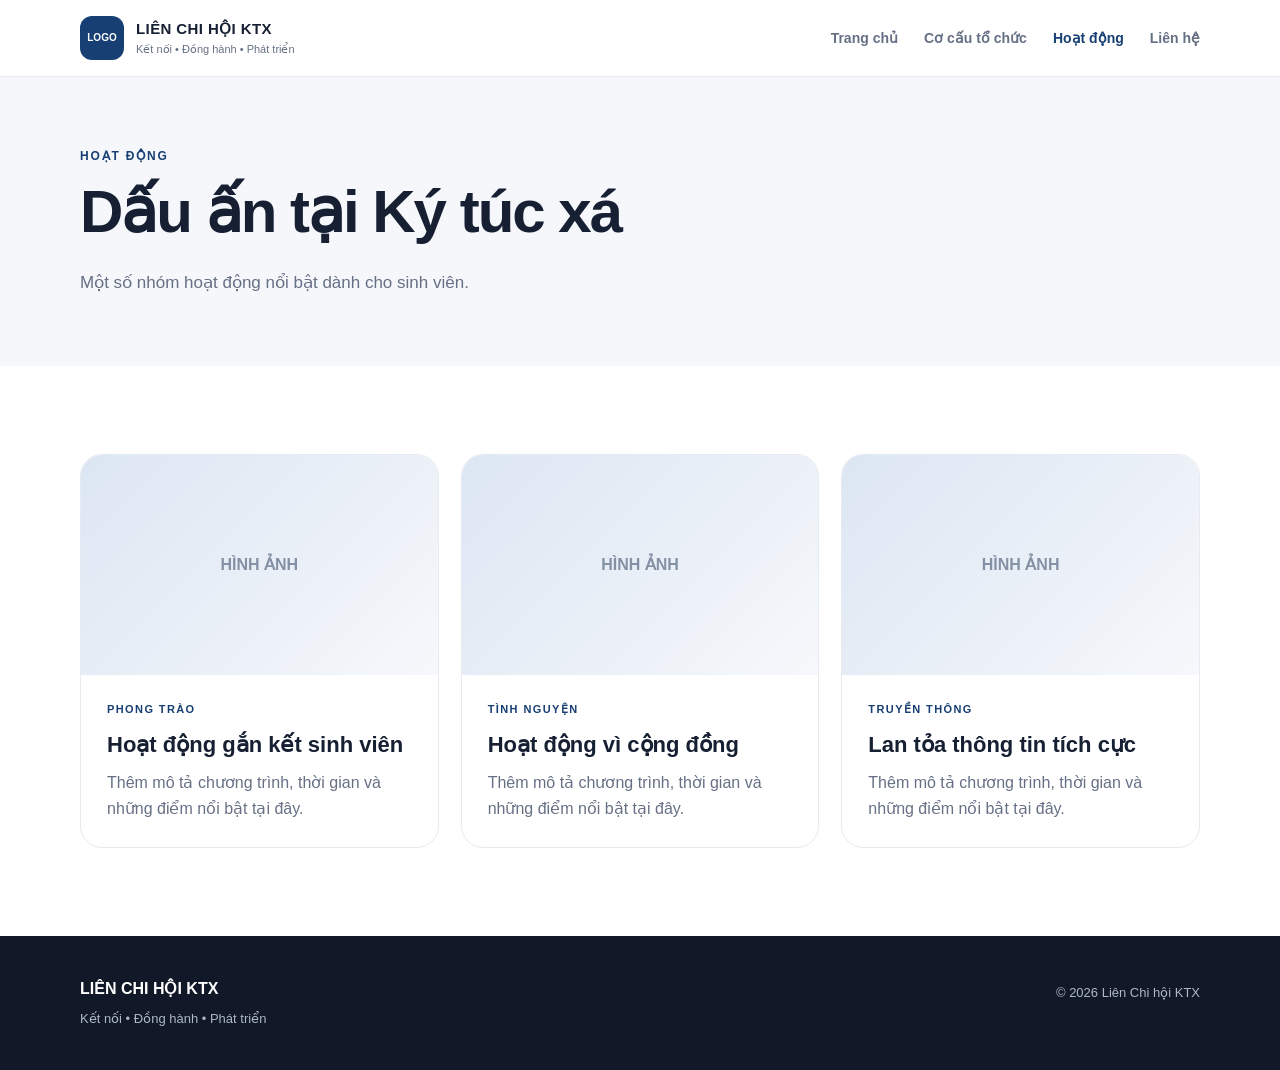
==== activities.html @ 99a3149c "Add files via upload" ====
<!DOCTYPE html>
<html lang="vi">
<head>
  <meta charset="UTF-8">
  <meta name="viewport" content="width=device-width, initial-scale=1.0">
  <title>Liên Chi hội KTX | Hoạt động</title>
  <link rel="stylesheet" href="style.css">
</head>
<body>
  <header class="site-header">
    <div class="container nav-wrap">
      <a class="brand" href="index.html">
        <div class="logo-placeholder">LOGO</div>
        <div>
          <strong>LIÊN CHI HỘI KTX</strong>
          <span>Kết nối • Đồng hành • Phát triển</span>
        </div>
      </a>
      <button class="menu-toggle" aria-label="Mở menu">☰</button>
      <nav class="main-nav">
        <a href="index.html">Trang chủ</a>
        <a href="organization.html">Cơ cấu tổ chức</a>
        <a class="active" href="activities.html">Hoạt động</a>
        <a href="contact.html">Liên hệ</a>
      </nav>
    </div>
  </header>

  <main>
    <section class="page-hero">
      <div class="container">
        <p class="eyebrow">HOẠT ĐỘNG</p>
        <h1>Dấu ấn tại Ký túc xá</h1>
        <p>Một số nhóm hoạt động nổi bật dành cho sinh viên.</p>
      </div>
    </section>

    <section class="section">
      <div class="container activity-grid">
        <article class="activity-card">
          <div class="activity-image">HÌNH ẢNH</div>
          <div class="activity-content">
            <p class="role">PHONG TRÀO</p>
            <h3>Hoạt động gắn kết sinh viên</h3>
            <p>Thêm mô tả chương trình, thời gian và những điểm nổi bật tại đây.</p>
          </div>
        </article>

        <article class="activity-card">
          <div class="activity-image">HÌNH ẢNH</div>
          <div class="activity-content">
            <p class="role">TÌNH NGUYỆN</p>
            <h3>Hoạt động vì cộng đồng</h3>
            <p>Thêm mô tả chương trình, thời gian và những điểm nổi bật tại đây.</p>
          </div>
        </article>

        <article class="activity-card">
          <div class="activity-image">HÌNH ẢNH</div>
          <div class="activity-content">
            <p class="role">TRUYỀN THÔNG</p>
            <h3>Lan tỏa thông tin tích cực</h3>
            <p>Thêm mô tả chương trình, thời gian và những điểm nổi bật tại đây.</p>
          </div>
        </article>
      </div>
    </section>
  </main>

  <footer class="site-footer">
    <div class="container footer-grid">
      <div><strong>LIÊN CHI HỘI KTX</strong><p>Kết nối • Đồng hành • Phát triển</p></div>
      <div><p>© 2026 Liên Chi hội KTX</p></div>
    </div>
  </footer>

  <script src="script.js"></script>
</body>
</html>
---- style.css ----
*{
  box-sizing:border-box;
  margin:0;
  padding:0
}

:root{
  --primary:#173f73;
  --primary-dark:#0e2d55;
  --accent:#f2b544;
  --text:#172033;
  --muted:#667085;
  --bg:#ffffff;
  --soft:#f5f7fb;
  --line:#e7eaf0;
  --radius:22px;
}

html{scroll-behavior:smooth}

body{
  font-family:Arial,Helvetica,sans-serif;
  color:var(--text);
  background:var(--bg);
  line-height:1.6
}

a{text-decoration:none;color:inherit}

.container{
  width:min(1120px,calc(100% - 40px));
  margin:auto
}

.site-header{
  position:sticky;
  top:0;
  z-index:100;
  background:rgba(255,255,255,.96);
  border-bottom:1px solid var(--line);
  backdrop-filter:blur(12px)
}

.nav-wrap{
  min-height:76px;
  display:flex;
  align-items:center;
  justify-content:space-between;
  gap:24px
}

.brand{
  display:flex;
  align-items:center;
  gap:12px
}

.brand strong{
  display:block;
  font-size:15px;
  letter-spacing:.4px
}

.brand span{
  display:block;
  font-size:11px;
  color:var(--muted)
}

.logo-placeholder{
  width:44px;
  height:44px;
  border-radius:12px;
  background:var(--primary);
  color:white;
  font-size:10px;
  display:grid;
  place-items:center;
  font-weight:700
}

.main-nav{
  display:flex;
  align-items:center;
  gap:26px
}

.main-nav a{
  font-size:14px;
  color:var(--muted);
  font-weight:600
}

.main-nav a:hover,
.main-nav a.active{
  color:var(--primary)
}

.menu-toggle{
  display:none;
  border:0;
  background:none;
  font-size:26px;
  cursor:pointer
}

.hero{
  padding:90px 0;
  background:
    radial-gradient(circle at 80% 20%,rgba(242,181,68,.18),transparent 28%),
    linear-gradient(135deg,#f8fbff,#ffffff)
}

.hero-grid{
  display:grid;
  grid-template-columns:1.25fr .75fr;
  align-items:center;
  gap:70px
}

.eyebrow{
  color:var(--primary);
  font-size:12px;
  font-weight:800;
  letter-spacing:1.8px;
  margin-bottom:14px
}

.hero h1,
.page-hero h1{
  line-height:1.08;
  font-size:clamp(42px,6vw,72px);
  letter-spacing:-2px;
  margin-bottom:24px
}

.hero-text{
  max-width:650px;
  font-size:18px;
  color:var(--muted)
}

.hero-actions{
  display:flex;
  gap:14px;
  margin-top:32px;
  flex-wrap:wrap
}

.btn{
  display:inline-flex;
  align-items:center;
  justify-content:center;
  min-height:48px;
  padding:0 22px;
  border-radius:12px;
  font-weight:700;
  font-size:14px
}

.btn-primary{
  background:var(--primary);
  color:#fff
}

.btn-primary:hover{background:var(--primary-dark)}

.btn-secondary{
  border:1px solid var(--line);
  background:#fff
}

.hero-card{
  min-height:340px;
  border-radius:32px;
  background:var(--primary);
  color:white;
  display:flex;
  flex-direction:column;
  align-items:center;
  justify-content:center;
  text-align:center;
  padding:35px;
  box-shadow:0 24px 60px rgba(23,63,115,.18)
}

.hero-card p{margin-top:18px;font-weight:700}
.hero-card small{opacity:.7;margin-top:6px}

.hero-logo{
  width:130px;
  height:130px;
  border-radius:50%;
  border:2px dashed rgba(255,255,255,.55);
  display:grid;
  place-items:center;
  font-weight:800
}

.section{padding:88px 0}
.section-soft{background:var(--soft)}

.section-heading{
  max-width:700px;
  margin-bottom:42px
}

.section-heading h2{
  font-size:clamp(32px,4vw,48px);
  line-height:1.12;
  margin-bottom:15px
}

.section-heading>p:last-child{color:var(--muted)}

.feature-grid,
.department-grid,
.activity-grid,
.contact-grid{
  display:grid;
  grid-template-columns:repeat(3,1fr);
  gap:22px
}

.feature-card,
.department-card,
.contact-card{
  border:1px solid var(--line);
  border-radius:var(--radius);
  padding:30px;
  background:#fff
}

.feature-card span,
.dept-number{
  color:var(--primary);
  font-weight:800;
  font-size:13px
}

.feature-card h3,
.department-card h3,
.contact-card h3{
  font-size:22px;
  margin:16px 0 10px
}

.feature-card p,
.department-card p,
.contact-card p{
  color:var(--muted)
}

.mini-org{
  display:flex;
  flex-direction:column;
  align-items:center;
  margin:40px 0 30px
}

.org-box{
  background:white;
  border:1px solid var(--line);
  border-radius:14px;
  padding:17px 25px;
  min-width:220px;
  text-align:center;
  font-weight:700
}

.org-main{
  color:white;
  background:var(--primary);
  border-color:var(--primary)
}

.org-line{
  width:2px;
  height:28px;
  background:#cbd2dc
}

.org-row{
  display:grid;
  grid-template-columns:repeat(3,1fr);
  gap:18px;
  width:100%
}

.center{text-align:center}
.text-link{color:var(--primary);font-weight:800}

.page-hero{
  padding:70px 0;
  background:var(--soft)
}

.page-hero h1{
  font-size:clamp(40px,5vw,60px)
}

.page-hero p:last-child{
  color:var(--muted);
  font-size:17px
}

.org-chart{
  display:flex;
  align-items:center;
  flex-direction:column
}

.org-person{
  width:min(380px,100%);
  border:1px solid var(--line);
  border-radius:24px;
  padding:30px;
  text-align:center;
  background:#fff
}

.org-person.top{
  border-top:4px solid var(--primary)
}

.avatar{
  width:110px;
  height:110px;
  border-radius:50%;
  background:var(--soft);
  margin:0 auto 18px;
  display:grid;
  place-items:center;
  color:var(--muted);
  font-weight:700
}

.vertical-line{
  width:2px;
  height:38px;
  background:#ccd3dc
}

.role{
  color:var(--primary)!important;
  font-size:11px;
  font-weight:800;
  letter-spacing:1.4px
}

.org-person h3{font-size:24px;margin:8px 0 4px}
.org-person p:last-child{color:var(--muted)}

.member-list{
  margin-top:22px;
  padding-top:18px;
  border-top:1px solid var(--line);
  display:flex;
  flex-direction:column;
  gap:6px;
  font-size:14px
}

.activity-card{
  overflow:hidden;
  border:1px solid var(--line);
  border-radius:var(--radius);
  background:#fff
}

.activity-image{
  min-height:220px;
  background:linear-gradient(135deg,#dce6f3,#f6f8fb);
  display:grid;
  place-items:center;
  color:#8491a5;
  font-weight:800
}

.activity-content{padding:26px}
.activity-content h3{font-size:22px;margin:8px 0}
.activity-content p:last-child{color:var(--muted)}

.site-footer{
  padding:40px 0;
  background:#111827;
  color:white
}

.footer-grid{
  display:flex;
  justify-content:space-between;
  gap:30px
}

.site-footer p{
  color:#aeb8c7;
  font-size:13px;
  margin-top:7px
}

@media(max-width:800px){
  .menu-toggle{display:block}
  .main-nav{
    display:none;
    position:absolute;
    left:20px;
    right:20px;
    top:68px;
    background:white;
    border:1px solid var(--line);
    border-radius:16px;
    padding:18px;
    flex-direction:column;
    align-items:flex-start;
    box-shadow:0 15px 40px rgba(0,0,0,.08)
  }

  .main-nav.open{display:flex}

  .hero{padding:60px 0}
  .hero-grid{grid-template-columns:1fr;gap:38px}
  .hero h1{font-size:46px}
  .hero-card{min-height:280px}

  .feature-grid,
  .department-grid,
  .activity-grid,
  .contact-grid{
    grid-template-columns:1fr
  }

  .org-row{grid-template-columns:1fr}
  .org-line{height:20px}
  .section{padding:64px 0}
  .footer-grid{flex-direction:column}
}
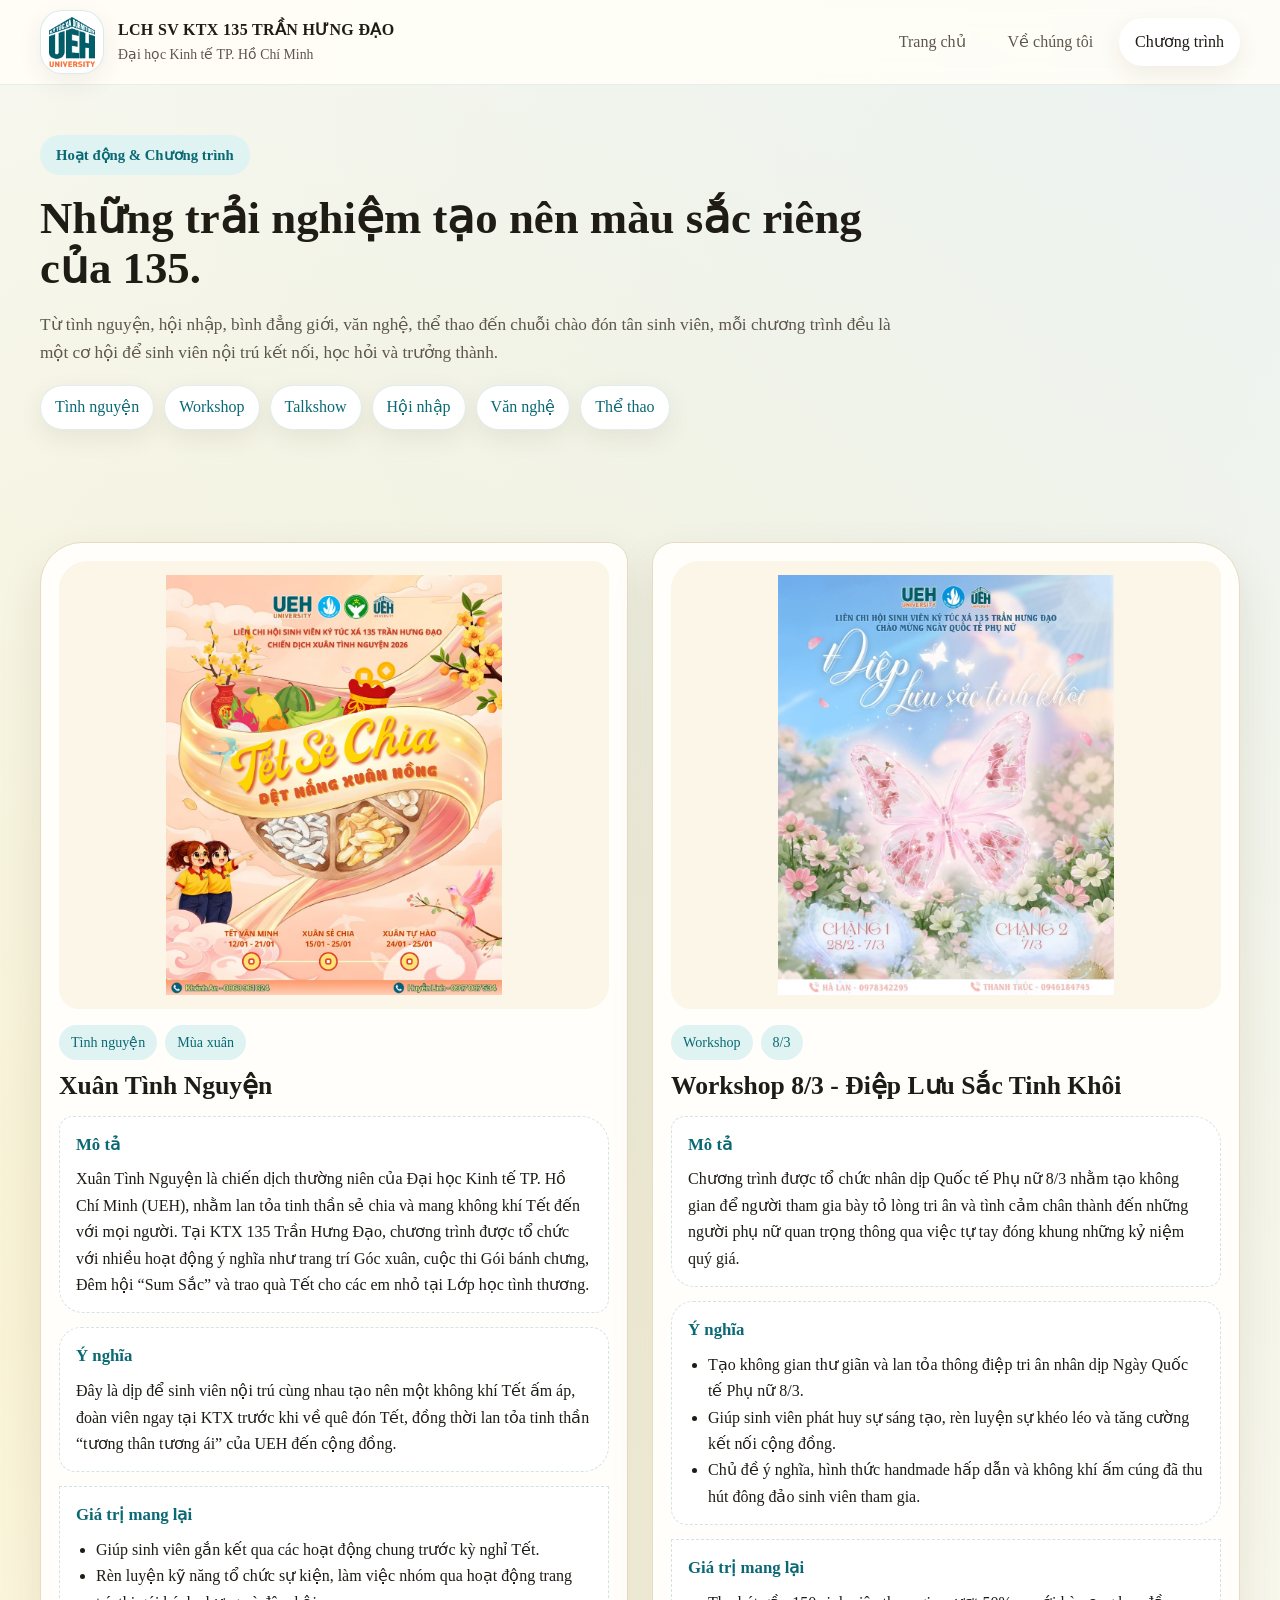
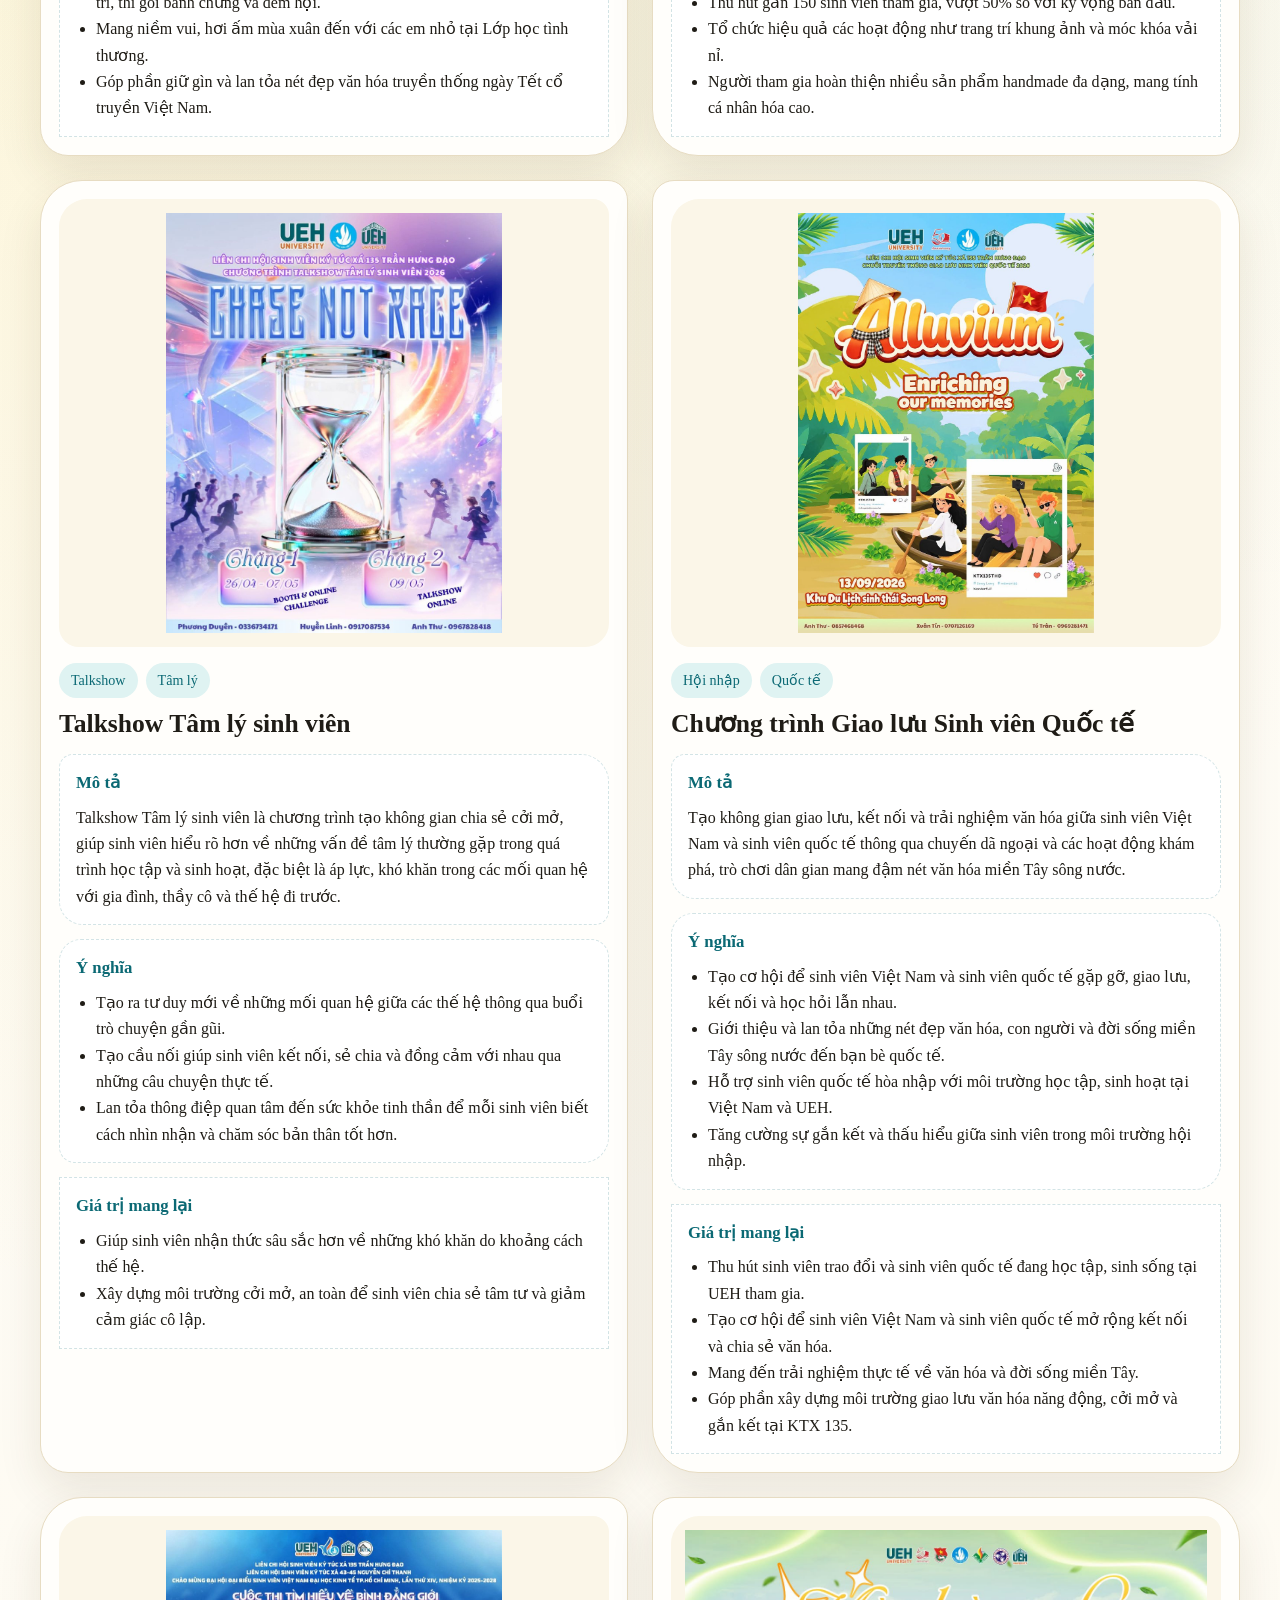
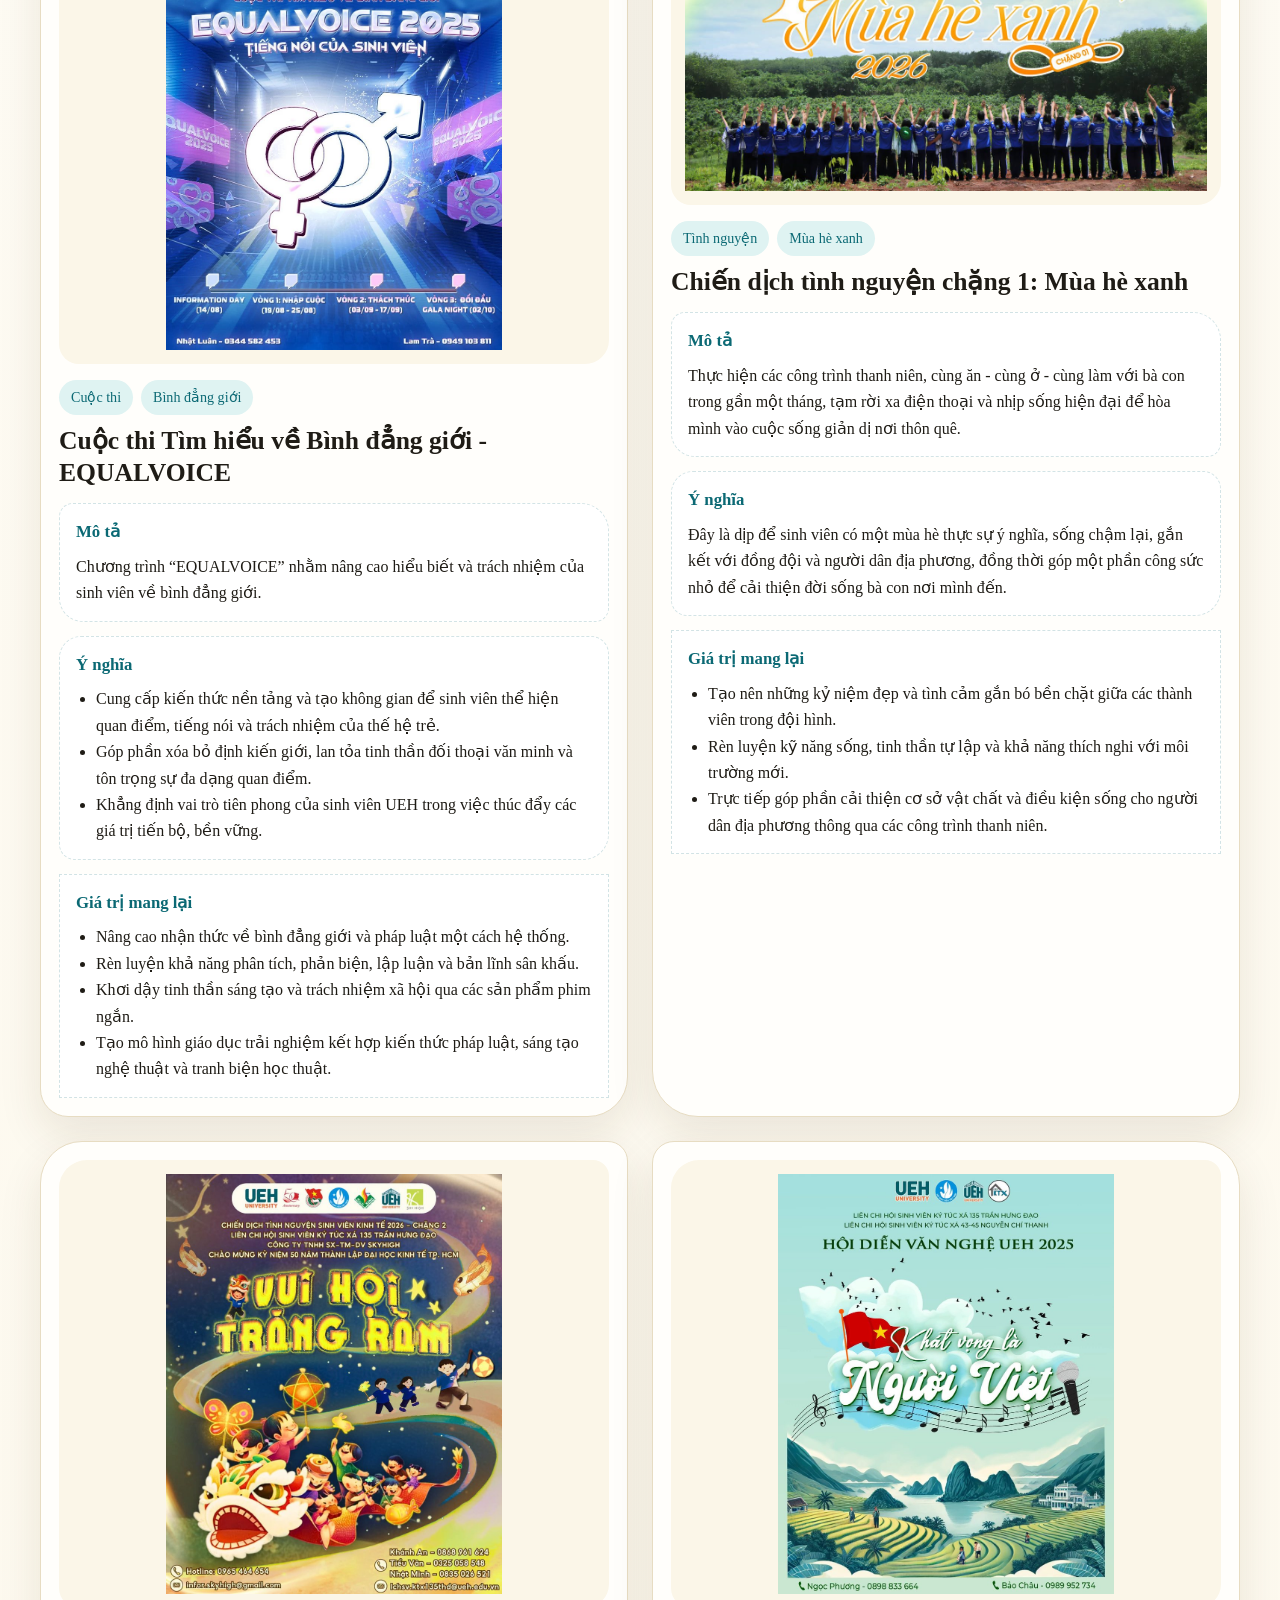
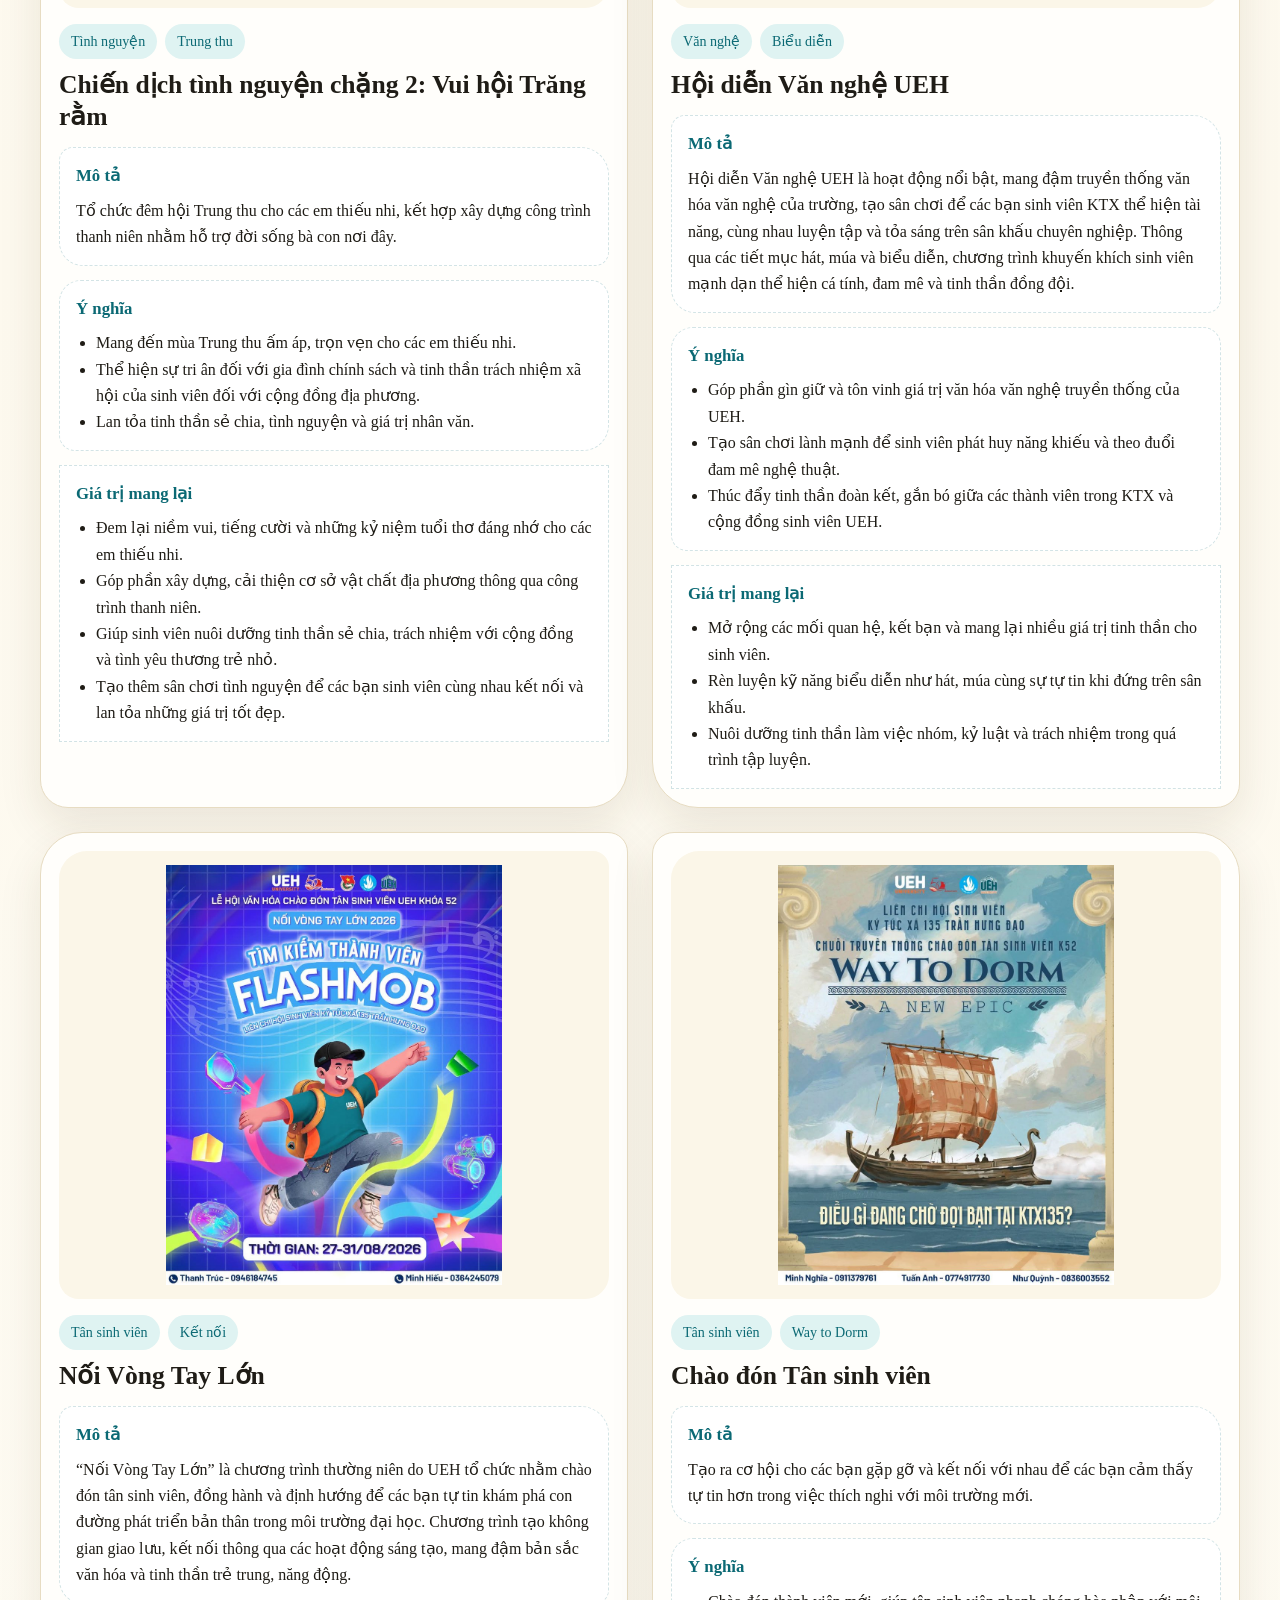
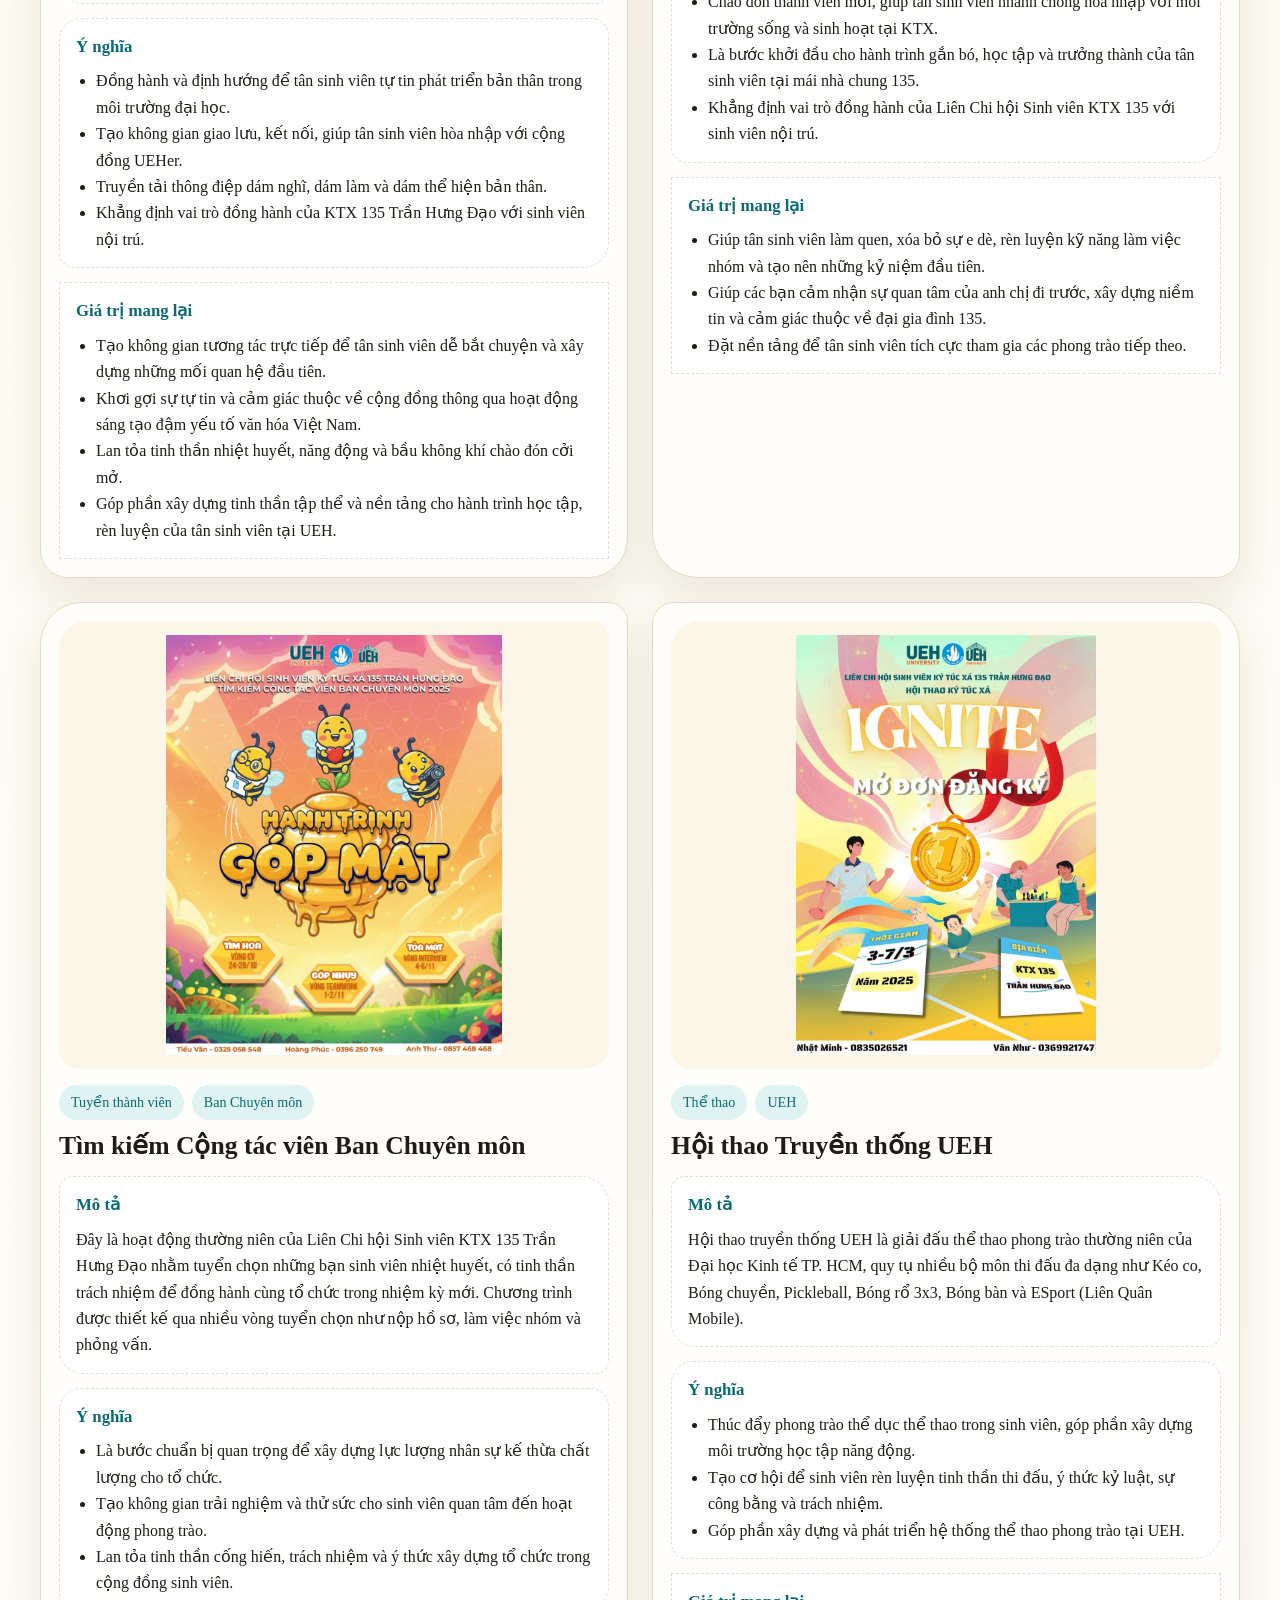
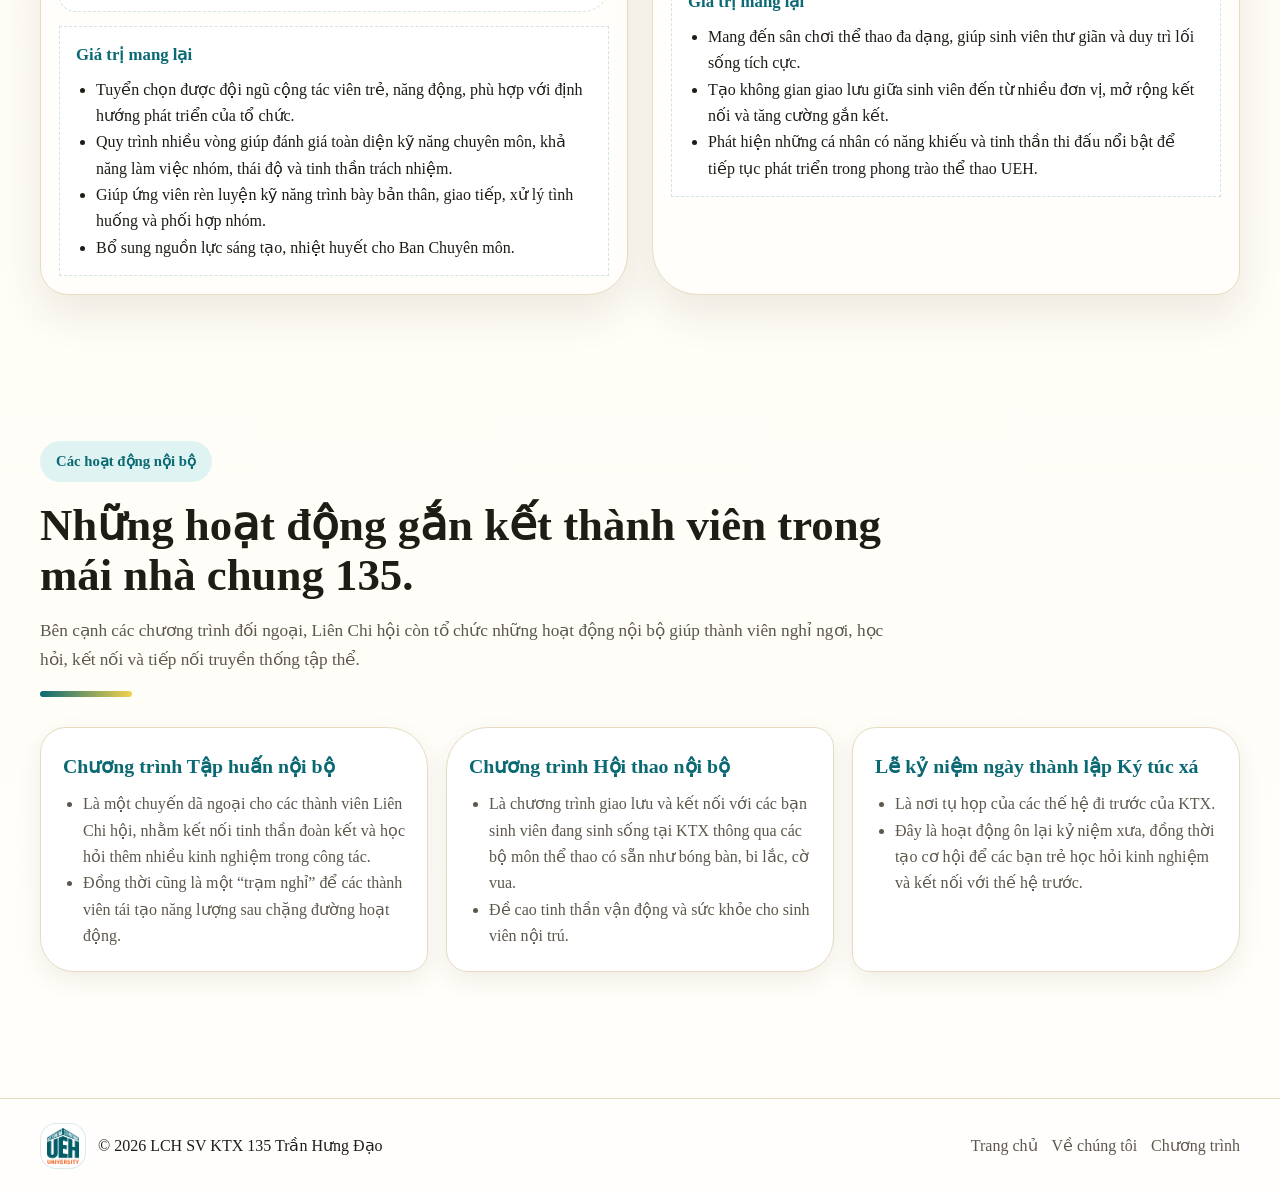
==== commit 31472511: "Add files via upload" ====
--- a/activities.html
+++ b/activities.html
@@ -1,79 +1,2 @@
-<!DOCTYPE html>
-<html lang="vi">
-<head>
-  <meta charset="UTF-8">
-  <meta name="viewport" content="width=device-width, initial-scale=1.0">
-  <title>Liên Chi hội KTX | Hoạt động</title>
-  <link rel="stylesheet" href="style.css">
-</head>
-<body>
-  <header class="site-header">
-    <div class="container nav-wrap">
-      <a class="brand" href="index.html">
-        <div class="logo-placeholder">LOGO</div>
-        <div>
-          <strong>LIÊN CHI HỘI KTX</strong>
-          <span>Kết nối • Đồng hành • Phát triển</span>
-        </div>
-      </a>
-      <button class="menu-toggle" aria-label="Mở menu">☰</button>
-      <nav class="main-nav">
-        <a href="index.html">Trang chủ</a>
-        <a href="organization.html">Cơ cấu tổ chức</a>
-        <a class="active" href="activities.html">Hoạt động</a>
-        <a href="contact.html">Liên hệ</a>
-      </nav>
-    </div>
-  </header>
-
-  <main>
-    <section class="page-hero">
-      <div class="container">
-        <p class="eyebrow">HOẠT ĐỘNG</p>
-        <h1>Dấu ấn tại Ký túc xá</h1>
-        <p>Một số nhóm hoạt động nổi bật dành cho sinh viên.</p>
-      </div>
-    </section>
-
-    <section class="section">
-      <div class="container activity-grid">
-        <article class="activity-card">
-          <div class="activity-image">HÌNH ẢNH</div>
-          <div class="activity-content">
-            <p class="role">PHONG TRÀO</p>
-            <h3>Hoạt động gắn kết sinh viên</h3>
-            <p>Thêm mô tả chương trình, thời gian và những điểm nổi bật tại đây.</p>
-          </div>
-        </article>
-
-        <article class="activity-card">
-          <div class="activity-image">HÌNH ẢNH</div>
-          <div class="activity-content">
-            <p class="role">TÌNH NGUYỆN</p>
-            <h3>Hoạt động vì cộng đồng</h3>
-            <p>Thêm mô tả chương trình, thời gian và những điểm nổi bật tại đây.</p>
-          </div>
-        </article>
-
-        <article class="activity-card">
-          <div class="activity-image">HÌNH ẢNH</div>
-          <div class="activity-content">
-            <p class="role">TRUYỀN THÔNG</p>
-            <h3>Lan tỏa thông tin tích cực</h3>
-            <p>Thêm mô tả chương trình, thời gian và những điểm nổi bật tại đây.</p>
-          </div>
-        </article>
-      </div>
-    </section>
-  </main>
-
-  <footer class="site-footer">
-    <div class="container footer-grid">
-      <div><strong>LIÊN CHI HỘI KTX</strong><p>Kết nối • Đồng hành • Phát triển</p></div>
-      <div><p>© 2026 Liên Chi hội KTX</p></div>
-    </div>
-  </footer>
-
-  <script src="script.js"></script>
-</body>
-</html>
+<!doctype html>
+<html lang="vi"><head><meta charset="UTF-8"><meta name="viewport" content="width=device-width, initial-scale=1.0"><meta http-equiv="refresh" content="0; url=programs.html"><title>Đang chuyển hướng...</title><link rel="stylesheet" href="style.css"></head><body><main class="container"><div class="redirect-box"><h1>Trang đã được cập nhật</h1><p>Website đã chuyển sang cấu trúc mới. Nếu trình duyệt chưa tự chuyển, vui lòng quay lại Trang chủ.</p><p><a class="btn btn-primary" href="index.html">Về Trang chủ</a></p></div></main></body></html>
--- a/style.css
+++ b/style.css
@@ -1,437 +1,204 @@
-*{
-  box-sizing:border-box;
+:root{
+  --bg:#fffdf7;
+  --bg-soft:#fbf6e8;
+  --card:#fffef9;
+  --text:#1f1c16;
+  --muted:#5e574c;
+  --line:#e7dcc2;
+  --yellow:#f2d24d;
+  --yellow-soft:#fbefb2;
+  --green:#0b6974;
+  --green-soft:#dff3f2;
+  --shadow:0 18px 44px rgba(66,50,17,.10);
+  --shadow-soft:0 8px 24px rgba(66,50,17,.08);
+  --radius-xl:42px;
+  --radius-lg:32px;
+  --radius-md:24px;
+  --container:1200px;
+}
+*{box-sizing:border-box}
+html{scroll-behavior:smooth}
+body{
   margin:0;
-  padding:0
-}
-
-:root{
-  --primary:#173f73;
-  --primary-dark:#0e2d55;
-  --accent:#f2b544;
-  --text:#172033;
-  --muted:#667085;
-  --bg:#ffffff;
-  --soft:#f5f7fb;
-  --line:#e7eaf0;
-  --radius:22px;
-}
-
-html{scroll-behavior:smooth}
-
-body{
-  font-family:Arial,Helvetica,sans-serif;
+  font-family:"Times New Roman", Times, serif;
   color:var(--text);
-  background:var(--bg);
-  line-height:1.6
-}
-
-a{text-decoration:none;color:inherit}
-
-.container{
-  width:min(1120px,calc(100% - 40px));
-  margin:auto
-}
+  background:
+    radial-gradient(circle at top right, rgba(11,105,116,.08), transparent 24%),
+    radial-gradient(circle at 8% 14%, rgba(242,210,77,.20), transparent 20%),
+    linear-gradient(180deg, #fffefb 0%, #fdf9ee 55%, #fffef9 100%);
+  line-height:1.65;
+}
+a{color:inherit;text-decoration:none}
+img{display:block;max-width:100%}
+.container{width:min(var(--container), calc(100% - 40px));margin-inline:auto}
+.section{padding:86px 0}
+.section-sm{padding:60px 0}
+.skip-link{position:absolute;left:-9999px}
+.skip-link:focus{left:12px;top:12px;background:#fff;padding:10px 14px;border-radius:10px;z-index:999}
 
 .site-header{
-  position:sticky;
-  top:0;
-  z-index:100;
-  background:rgba(255,255,255,.96);
-  border-bottom:1px solid var(--line);
-  backdrop-filter:blur(12px)
-}
-
-.nav-wrap{
-  min-height:76px;
-  display:flex;
-  align-items:center;
-  justify-content:space-between;
-  gap:24px
-}
-
-.brand{
-  display:flex;
-  align-items:center;
-  gap:12px
-}
-
-.brand strong{
-  display:block;
-  font-size:15px;
-  letter-spacing:.4px
-}
-
-.brand span{
-  display:block;
-  font-size:11px;
-  color:var(--muted)
-}
-
-.logo-placeholder{
-  width:44px;
-  height:44px;
-  border-radius:12px;
-  background:var(--primary);
-  color:white;
-  font-size:10px;
-  display:grid;
-  place-items:center;
-  font-weight:700
-}
-
-.main-nav{
-  display:flex;
-  align-items:center;
-  gap:26px
-}
-
-.main-nav a{
-  font-size:14px;
-  color:var(--muted);
-  font-weight:600
-}
-
-.main-nav a:hover,
-.main-nav a.active{
-  color:var(--primary)
-}
-
-.menu-toggle{
-  display:none;
-  border:0;
-  background:none;
-  font-size:26px;
-  cursor:pointer
-}
-
-.hero{
-  padding:90px 0;
-  background:
-    radial-gradient(circle at 80% 20%,rgba(242,181,68,.18),transparent 28%),
-    linear-gradient(135deg,#f8fbff,#ffffff)
-}
-
-.hero-grid{
-  display:grid;
-  grid-template-columns:1.25fr .75fr;
-  align-items:center;
-  gap:70px
-}
-
-.eyebrow{
-  color:var(--primary);
-  font-size:12px;
-  font-weight:800;
-  letter-spacing:1.8px;
-  margin-bottom:14px
-}
-
-.hero h1,
-.page-hero h1{
-  line-height:1.08;
-  font-size:clamp(42px,6vw,72px);
-  letter-spacing:-2px;
-  margin-bottom:24px
-}
-
-.hero-text{
-  max-width:650px;
-  font-size:18px;
-  color:var(--muted)
-}
-
-.hero-actions{
-  display:flex;
-  gap:14px;
-  margin-top:32px;
-  flex-wrap:wrap
-}
-
-.btn{
-  display:inline-flex;
-  align-items:center;
-  justify-content:center;
-  min-height:48px;
-  padding:0 22px;
-  border-radius:12px;
-  font-weight:700;
-  font-size:14px
-}
-
-.btn-primary{
-  background:var(--primary);
-  color:#fff
-}
-
-.btn-primary:hover{background:var(--primary-dark)}
-
-.btn-secondary{
-  border:1px solid var(--line);
-  background:#fff
-}
-
-.hero-card{
-  min-height:340px;
-  border-radius:32px;
-  background:var(--primary);
-  color:white;
-  display:flex;
-  flex-direction:column;
-  align-items:center;
-  justify-content:center;
-  text-align:center;
-  padding:35px;
-  box-shadow:0 24px 60px rgba(23,63,115,.18)
-}
-
-.hero-card p{margin-top:18px;font-weight:700}
-.hero-card small{opacity:.7;margin-top:6px}
-
-.hero-logo{
-  width:130px;
-  height:130px;
-  border-radius:50%;
-  border:2px dashed rgba(255,255,255,.55);
-  display:grid;
-  place-items:center;
-  font-weight:800
-}
-
-.section{padding:88px 0}
-.section-soft{background:var(--soft)}
-
-.section-heading{
-  max-width:700px;
-  margin-bottom:42px
-}
-
-.section-heading h2{
-  font-size:clamp(32px,4vw,48px);
-  line-height:1.12;
-  margin-bottom:15px
-}
-
-.section-heading>p:last-child{color:var(--muted)}
-
-.feature-grid,
-.department-grid,
-.activity-grid,
-.contact-grid{
-  display:grid;
-  grid-template-columns:repeat(3,1fr);
-  gap:22px
-}
-
-.feature-card,
-.department-card,
-.contact-card{
-  border:1px solid var(--line);
-  border-radius:var(--radius);
-  padding:30px;
-  background:#fff
-}
-
-.feature-card span,
-.dept-number{
-  color:var(--primary);
-  font-weight:800;
-  font-size:13px
-}
-
-.feature-card h3,
-.department-card h3,
-.contact-card h3{
-  font-size:22px;
-  margin:16px 0 10px
-}
-
-.feature-card p,
-.department-card p,
-.contact-card p{
-  color:var(--muted)
-}
-
-.mini-org{
-  display:flex;
-  flex-direction:column;
-  align-items:center;
-  margin:40px 0 30px
-}
-
-.org-box{
-  background:white;
-  border:1px solid var(--line);
-  border-radius:14px;
-  padding:17px 25px;
-  min-width:220px;
-  text-align:center;
-  font-weight:700
-}
-
-.org-main{
-  color:white;
-  background:var(--primary);
-  border-color:var(--primary)
-}
-
-.org-line{
-  width:2px;
-  height:28px;
-  background:#cbd2dc
-}
-
-.org-row{
-  display:grid;
-  grid-template-columns:repeat(3,1fr);
-  gap:18px;
-  width:100%
-}
-
-.center{text-align:center}
-.text-link{color:var(--primary);font-weight:800}
-
-.page-hero{
-  padding:70px 0;
-  background:var(--soft)
-}
-
-.page-hero h1{
-  font-size:clamp(40px,5vw,60px)
-}
-
-.page-hero p:last-child{
-  color:var(--muted);
-  font-size:17px
-}
-
-.org-chart{
-  display:flex;
-  align-items:center;
-  flex-direction:column
-}
-
-.org-person{
-  width:min(380px,100%);
-  border:1px solid var(--line);
-  border-radius:24px;
-  padding:30px;
-  text-align:center;
-  background:#fff
-}
-
-.org-person.top{
-  border-top:4px solid var(--primary)
-}
-
-.avatar{
-  width:110px;
-  height:110px;
-  border-radius:50%;
-  background:var(--soft);
-  margin:0 auto 18px;
-  display:grid;
-  place-items:center;
-  color:var(--muted);
-  font-weight:700
-}
-
-.vertical-line{
-  width:2px;
-  height:38px;
-  background:#ccd3dc
-}
-
-.role{
-  color:var(--primary)!important;
-  font-size:11px;
-  font-weight:800;
-  letter-spacing:1.4px
-}
-
-.org-person h3{font-size:24px;margin:8px 0 4px}
-.org-person p:last-child{color:var(--muted)}
-
-.member-list{
-  margin-top:22px;
-  padding-top:18px;
-  border-top:1px solid var(--line);
-  display:flex;
-  flex-direction:column;
-  gap:6px;
-  font-size:14px
-}
-
-.activity-card{
-  overflow:hidden;
-  border:1px solid var(--line);
-  border-radius:var(--radius);
-  background:#fff
-}
-
-.activity-image{
-  min-height:220px;
-  background:linear-gradient(135deg,#dce6f3,#f6f8fb);
-  display:grid;
-  place-items:center;
-  color:#8491a5;
-  font-weight:800
-}
-
-.activity-content{padding:26px}
-.activity-content h3{font-size:22px;margin:8px 0}
-.activity-content p:last-child{color:var(--muted)}
-
-.site-footer{
-  padding:40px 0;
-  background:#111827;
-  color:white
-}
-
-.footer-grid{
-  display:flex;
-  justify-content:space-between;
-  gap:30px
-}
-
-.site-footer p{
-  color:#aeb8c7;
-  font-size:13px;
-  margin-top:7px
-}
-
-@media(max-width:800px){
-  .menu-toggle{display:block}
-  .main-nav{
-    display:none;
-    position:absolute;
-    left:20px;
-    right:20px;
-    top:68px;
-    background:white;
-    border:1px solid var(--line);
-    border-radius:16px;
-    padding:18px;
-    flex-direction:column;
-    align-items:flex-start;
-    box-shadow:0 15px 40px rgba(0,0,0,.08)
-  }
-
-  .main-nav.open{display:flex}
-
-  .hero{padding:60px 0}
-  .hero-grid{grid-template-columns:1fr;gap:38px}
-  .hero h1{font-size:46px}
-  .hero-card{min-height:280px}
-
-  .feature-grid,
-  .department-grid,
-  .activity-grid,
-  .contact-grid{
-    grid-template-columns:1fr
-  }
-
-  .org-row{grid-template-columns:1fr}
-  .org-line{height:20px}
-  .section{padding:64px 0}
-  .footer-grid{flex-direction:column}
-}
+  position:sticky;top:0;z-index:1000;
+  background:rgba(255,253,247,.92);
+  backdrop-filter:blur(10px);
+  border-bottom:1px solid rgba(11,105,116,.10);
+}
+.navbar{min-height:84px;display:flex;align-items:center;justify-content:space-between;gap:18px;position:relative}
+.brand{display:flex;align-items:center;gap:14px;min-width:0}
+.brand-logo{
+  width:64px;height:64px;border-radius:22px;overflow:hidden;background:#fff;
+  border:1px solid rgba(11,105,116,.14); box-shadow:var(--shadow-soft);padding:6px;flex:0 0 auto;
+}
+.brand-logo img{width:100%;height:100%;object-fit:contain}
+.brand-copy strong{display:block;font-size:1rem;letter-spacing:.02em}
+.brand-copy span{display:block;font-size:.86rem;color:var(--muted)}
+.nav-toggle{display:none;width:44px;height:44px;border:none;border-radius:16px;background:var(--green-soft);color:var(--green);font-size:1.2rem;cursor:pointer}
+.nav-menu{list-style:none;display:flex;gap:10px;align-items:center;margin:0;padding:0}
+.nav-menu a{display:block;padding:11px 16px;border-radius:999px;font-size:1rem;color:var(--muted);transition:.2s}
+.nav-menu a:hover,.nav-menu a.active{color:var(--text);background:#fff;box-shadow:var(--shadow-soft)}
+
+.hero{padding:48px 0 46px}
+.hero-wrap{display:grid;grid-template-columns:1.05fr .95fr;gap:34px;align-items:center}
+.kicker{display:inline-block;padding:8px 16px;border-radius:999px;background:var(--green-soft);color:var(--green);font-size:.92rem;font-weight:700;margin-bottom:18px}
+.hero h1,.section-title{line-height:1.12;margin:0 0 14px;font-weight:700}
+.hero h1{font-size:clamp(2.5rem,5vw,4.8rem)}
+.hero .lead,.section-subtitle{font-size:1.08rem;color:var(--muted)}
+.hero .lead{max-width:720px}
+.hero-actions{display:flex;flex-wrap:wrap;gap:12px;margin-top:24px}
+.btn{display:inline-flex;align-items:center;justify-content:center;padding:13px 19px;border-radius:999px;border:1px solid transparent;font-weight:700;transition:.2s}
+.btn-primary{background:linear-gradient(135deg,var(--yellow),#f6e680);color:#3b2d08;box-shadow:var(--shadow-soft)}
+.btn-secondary{background:#fff;color:var(--green);border-color:rgba(11,105,116,.16)}
+.btn:hover{transform:translateY(-2px)}
+
+.organic-card{
+  background:linear-gradient(180deg, rgba(255,255,255,.92), rgba(255,251,242,.98));
+  border:1px solid var(--line);box-shadow:var(--shadow);
+}
+.hero-copy{padding:38px 34px 40px;border-radius:36px 64px 44px 60px;position:relative}
+.hero-copy:before{content:"";position:absolute;inset:auto auto -12px -12px;width:110px;height:110px;background:rgba(242,210,77,.20);border-radius:52% 48% 64% 36% / 44% 42% 58% 56%;z-index:-1}
+.hero-visual{padding:16px;border-radius:54px 28px 60px 30px;transform:rotate(-1deg)}
+.hero-visual img{width:100%;border-radius:42px 22px 48px 26px;background:#fff;object-fit:contain}
+.logo-splash{display:flex;align-items:center;gap:18px;margin-top:20px;padding:16px 18px;background:rgba(255,255,255,.76);border:1px solid var(--line);border-radius:30px 18px 36px 20px}
+.logo-splash img{width:92px;max-height:92px;object-fit:contain}
+
+.section-head{max-width:860px;margin-bottom:30px}
+.section-title{font-size:clamp(1.9rem,3.5vw,3.1rem)}
+.accent-line{width:92px;height:6px;border-radius:999px;background:linear-gradient(90deg,var(--green),var(--yellow));margin-top:16px}
+.center{text-align:center;margin-inline:auto}
+.center .accent-line{margin-inline:auto}
+
+.grid-2{display:grid;grid-template-columns:repeat(2,1fr);gap:24px}
+.info-panel{padding:28px 28px 24px}
+.info-panel:nth-child(1){border-radius:54px 28px 56px 26px}
+.info-panel:nth-child(2){border-radius:30px 60px 32px 58px}
+.info-panel .label{font-size:.92rem;color:var(--green);font-weight:700;text-transform:uppercase;letter-spacing:.04em;margin-bottom:6px}
+.info-panel h3{font-size:1.7rem;line-height:1.2;margin:0 0 10px}
+
+.stats{display:grid;grid-template-columns:repeat(3,1fr);gap:18px}
+.stat{padding:22px 20px;text-align:center;background:#fff;border:1px solid var(--line);box-shadow:var(--shadow-soft)}
+.stat:nth-child(1){border-radius:34px 18px 34px 24px}
+.stat:nth-child(2){border-radius:18px 40px 18px 40px}
+.stat:nth-child(3){border-radius:42px 22px 28px 36px}
+.stat-number{font-size:2.8rem;font-weight:700;color:var(--green);line-height:1}
+.stat-label{margin-top:8px;color:var(--muted)}
+
+.photo-story{display:grid;grid-template-columns:1.1fr .9fr;gap:24px;align-items:stretch}
+.photo-card,.quote-box{padding:16px;background:#fff;border:1px solid var(--line);box-shadow:var(--shadow)}
+.photo-card{border-radius:34px 58px 36px 30px}
+.photo-card img{width:100%;height:100%;min-height:320px;object-fit:contain;background:var(--bg-soft);border-radius:26px}
+.quote-box{padding:30px;border-radius:62px 28px 48px 24px;background:linear-gradient(160deg,#fffef9, #f8f4e3)}
+.quote-box .big{font-size:1.9rem;line-height:1.3;margin:10px 0 14px;font-weight:700}
+
+.highlight-strip{display:grid;grid-template-columns:repeat(3,1fr);gap:18px}
+.highlight-item{padding:20px 22px;background:#fffdf8;border:1px dashed rgba(11,105,116,.25);box-shadow:var(--shadow-soft)}
+.highlight-item:nth-child(1){border-radius:24px 46px 28px 34px}
+.highlight-item:nth-child(2){border-radius:44px 24px 42px 20px}
+.highlight-item:nth-child(3){border-radius:28px 34px 24px 48px}
+.highlight-item h4{font-size:1.18rem;margin:0 0 8px;color:var(--green)}
+
+.department-list{display:grid;gap:36px}
+.department{
+  display:grid;grid-template-columns:.95fr 1.05fr;gap:28px;align-items:center;
+  padding:22px;background:rgba(255,255,255,.82);border:1px solid var(--line);box-shadow:var(--shadow)
+}
+.department:nth-child(1){border-radius:38px 70px 34px 62px}
+.department:nth-child(2){border-radius:68px 34px 64px 36px}
+.department:nth-child(3){border-radius:44px 54px 38px 60px}
+.department:nth-child(even){grid-template-columns:1.05fr .95fr}
+.department:nth-child(even) .department-image{order:2}
+.department-image{padding:14px;background:var(--bg-soft);border-radius:32px 18px 30px 24px}
+.department:nth-child(even) .department-image{border-radius:18px 34px 22px 36px}
+.department-image img{width:100%;height:auto;max-height:560px;object-fit:contain;margin:auto}
+.department-body{padding:8px 6px}
+.department-tag{display:inline-block;padding:8px 14px;border-radius:999px;background:var(--yellow-soft);color:#654d0f;font-weight:700;margin-bottom:14px}
+.department-body h2{font-size:2.1rem;line-height:1.16;margin:0 0 10px}
+.department-intro{font-size:1.06rem;color:var(--muted);margin-bottom:18px}
+.dept-columns{display:grid;grid-template-columns:repeat(3,1fr);gap:14px}
+.mini{padding:18px 18px 14px;background:#fffefb;border:1px solid rgba(11,105,116,.10);box-shadow:var(--shadow-soft)}
+.mini:nth-child(1){border-radius:28px 18px 30px 16px}
+.mini:nth-child(2){border-radius:18px 34px 20px 30px}
+.mini:nth-child(3){border-radius:30px 20px 16px 34px}
+.mini h3{margin:0 0 10px;color:var(--green);font-size:1.08rem}
+.mini ul{margin:0;padding-left:20px}
+
+.program-hero{padding:50px 0 22px}
+.filter-note{display:flex;gap:10px;flex-wrap:wrap;margin-top:14px}
+.chip{display:inline-block;padding:8px 14px;border-radius:999px;background:#fff;color:var(--green);border:1px solid rgba(11,105,116,.12);box-shadow:var(--shadow-soft)}
+.program-grid{display:grid;grid-template-columns:repeat(2,1fr);gap:24px}
+.program-card{padding:18px;background:#fffefb;border:1px solid var(--line);box-shadow:var(--shadow)}
+.program-card:nth-child(odd){border-radius:42px 20px 40px 28px}
+.program-card:nth-child(even){border-radius:22px 44px 24px 46px}
+.poster{padding:14px;background:var(--bg-soft);border-radius:28px 16px 24px 20px;margin-bottom:16px}
+.poster img{width:100%;max-height:420px;object-fit:contain;margin:auto}
+.program-content h3{font-size:1.6rem;line-height:1.25;margin:0 0 8px}
+.program-meta{display:flex;gap:8px;flex-wrap:wrap;margin-bottom:10px}
+.program-meta span{font-size:.88rem;padding:6px 12px;border-radius:999px;background:var(--green-soft);color:var(--green)}
+.program-block{margin-top:14px;padding:14px 16px;background:#fff;border:1px dashed rgba(11,105,116,.18)}
+.program-block:nth-of-type(1){border-radius:24px 16px 24px 12px}
+.program-block:nth-of-type(2){border-radius:14px 28px 14px 24px}
+.program-block:nth-of-type(3){border-radius:22px 18px 26px 16px}
+.program-block h4{margin:0 0 8px;color:var(--green);font-size:1.05rem}
+.program-block ul{margin:0;padding-left:20px}
+.program-block p{margin:0}
+
+.internal-grid{display:grid;grid-template-columns:repeat(3,1fr);gap:18px}
+.internal-card{padding:22px;background:#fff;border:1px solid var(--line);box-shadow:var(--shadow-soft)}
+.internal-card:nth-child(1){border-radius:26px 40px 20px 34px}
+.internal-card:nth-child(2){border-radius:42px 20px 34px 22px}
+.internal-card:nth-child(3){border-radius:24px 32px 40px 18px}
+.internal-card h3{margin:0 0 8px;color:var(--green);font-size:1.24rem}
+.internal-card p, .internal-card ul{margin:0;color:var(--muted)}
+.internal-card ul{padding-left:20px}
+
+.footer{margin-top:40px;border-top:1px solid var(--line);background:rgba(255,255,255,.7)}
+.footer-inner{display:flex;align-items:center;justify-content:space-between;gap:18px;padding:24px 0;flex-wrap:wrap}
+.footer-brand{display:flex;align-items:center;gap:12px}
+.footer-logo{width:46px;height:46px;border-radius:16px;background:#fff;padding:4px;border:1px solid rgba(11,105,116,.14)}
+.footer-logo img{width:100%;height:100%;object-fit:contain}
+.footer-links{display:flex;gap:14px;flex-wrap:wrap;color:var(--muted)}
+.footer-links a:hover{color:var(--green)}
+.to-top{position:fixed;right:18px;bottom:18px;width:46px;height:46px;border-radius:18px;border:none;background:var(--green);color:#fff;cursor:pointer;display:none;box-shadow:var(--shadow-soft)}
+.to-top.show{display:grid;place-items:center}
+.redirect-box{max-width:700px;margin:90px auto;padding:36px;border-radius:34px 54px 30px 46px;background:#fff;border:1px solid var(--line);box-shadow:var(--shadow);text-align:center}
+
+@media(max-width:1100px){
+  .hero-wrap,.grid-2,.photo-story,.department,.department:nth-child(even),.program-grid{grid-template-columns:1fr}
+  .department:nth-child(even) .department-image{order:0}
+  .dept-columns{grid-template-columns:1fr}
+}
+@media(max-width:820px){
+  .stats,.highlight-strip,.internal-grid{grid-template-columns:1fr}
+  .nav-toggle{display:grid;place-items:center}
+  .nav-menu{position:absolute;left:0;right:0;top:82px;display:flex;flex-direction:column;align-items:stretch;padding:10px;background:rgba(255,253,247,.98);border:1px solid var(--line);border-radius:24px;box-shadow:var(--shadow);opacity:0;pointer-events:none;transform:translateY(-8px);transition:.2s}
+  .nav-menu.open{opacity:1;pointer-events:auto;transform:none}
+  .nav-menu a{text-align:center}
+}
+@media(max-width:620px){
+  .container{width:min(var(--container), calc(100% - 24px))}
+  .hero{padding-top:28px}
+  .brand-logo{width:54px;height:54px}
+  .brand-copy span{display:none}
+  .hero-copy,.hero-visual,.info-panel,.quote-box,.program-card,.department{padding:18px}
+  .section,.section-sm{padding:52px 0}
+  .hero h1{font-size:2.4rem}
+  .logo-splash{flex-direction:column;align-items:flex-start}
+}
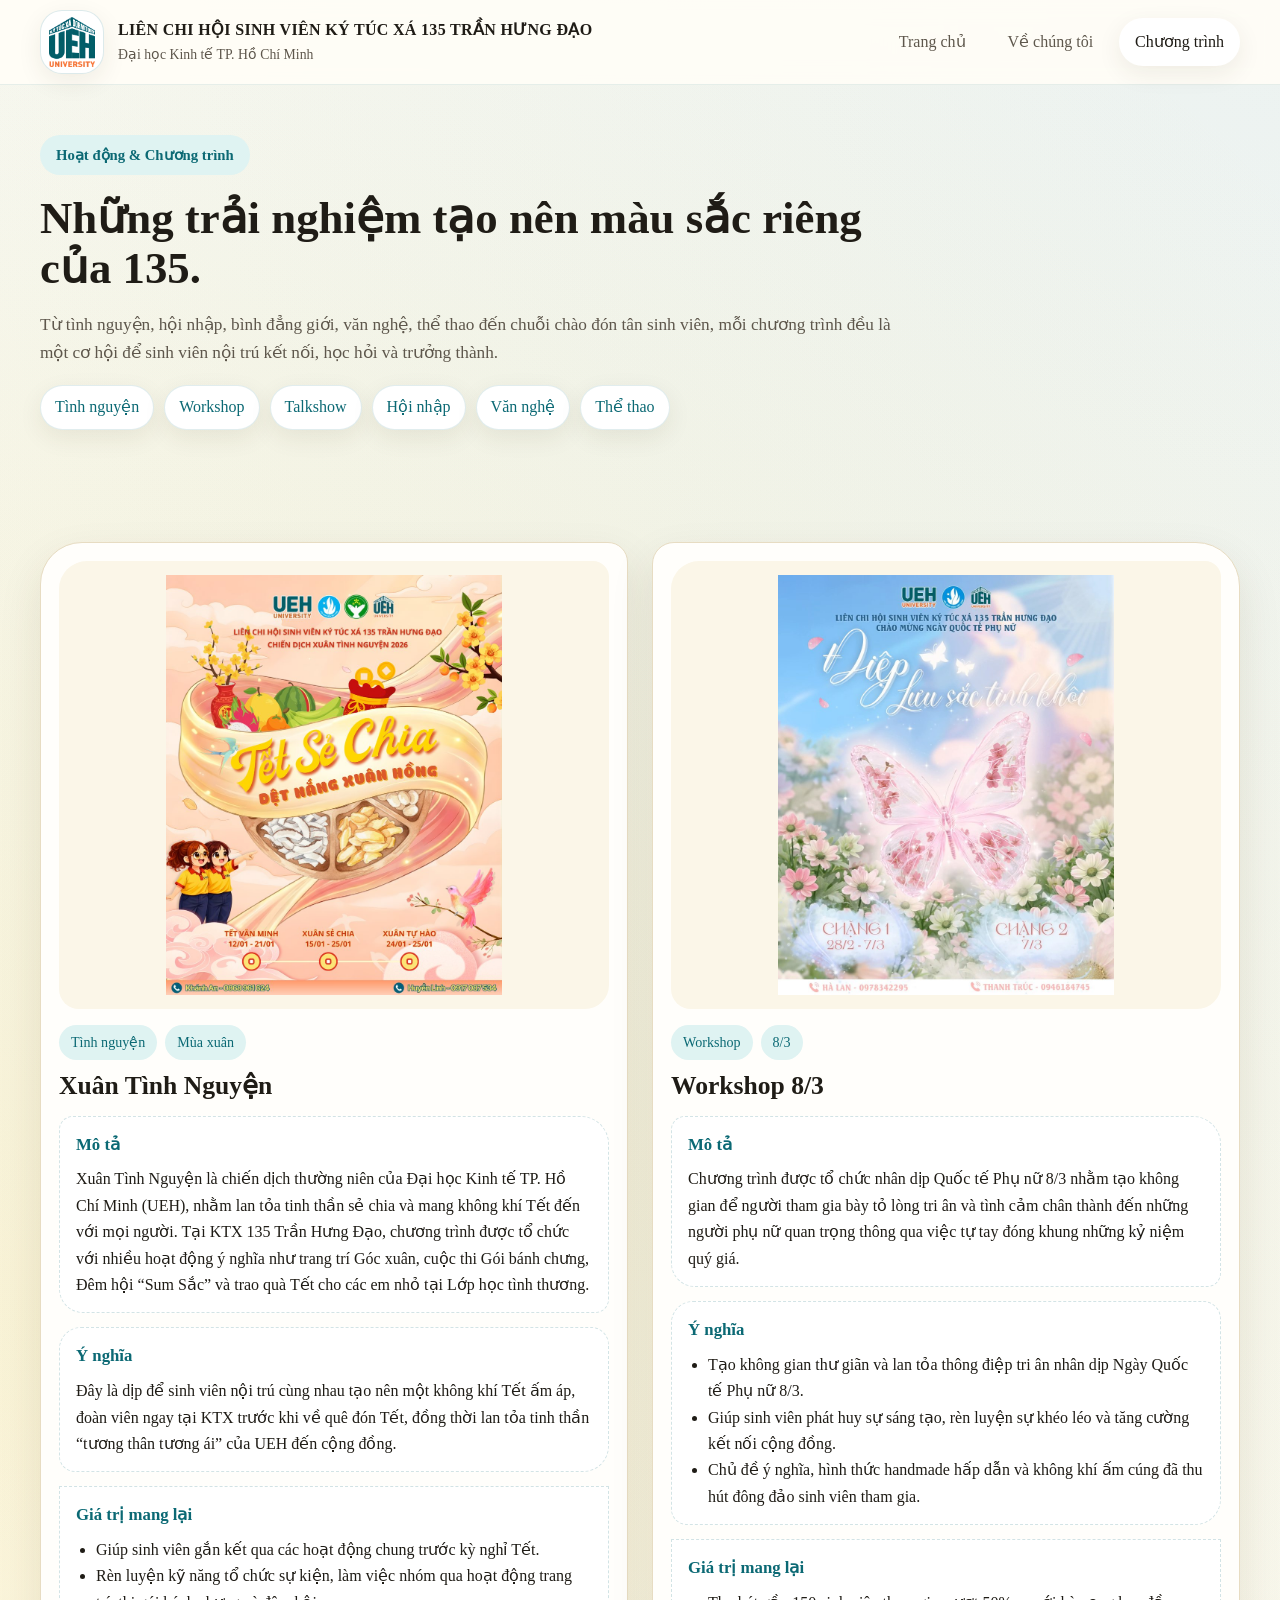
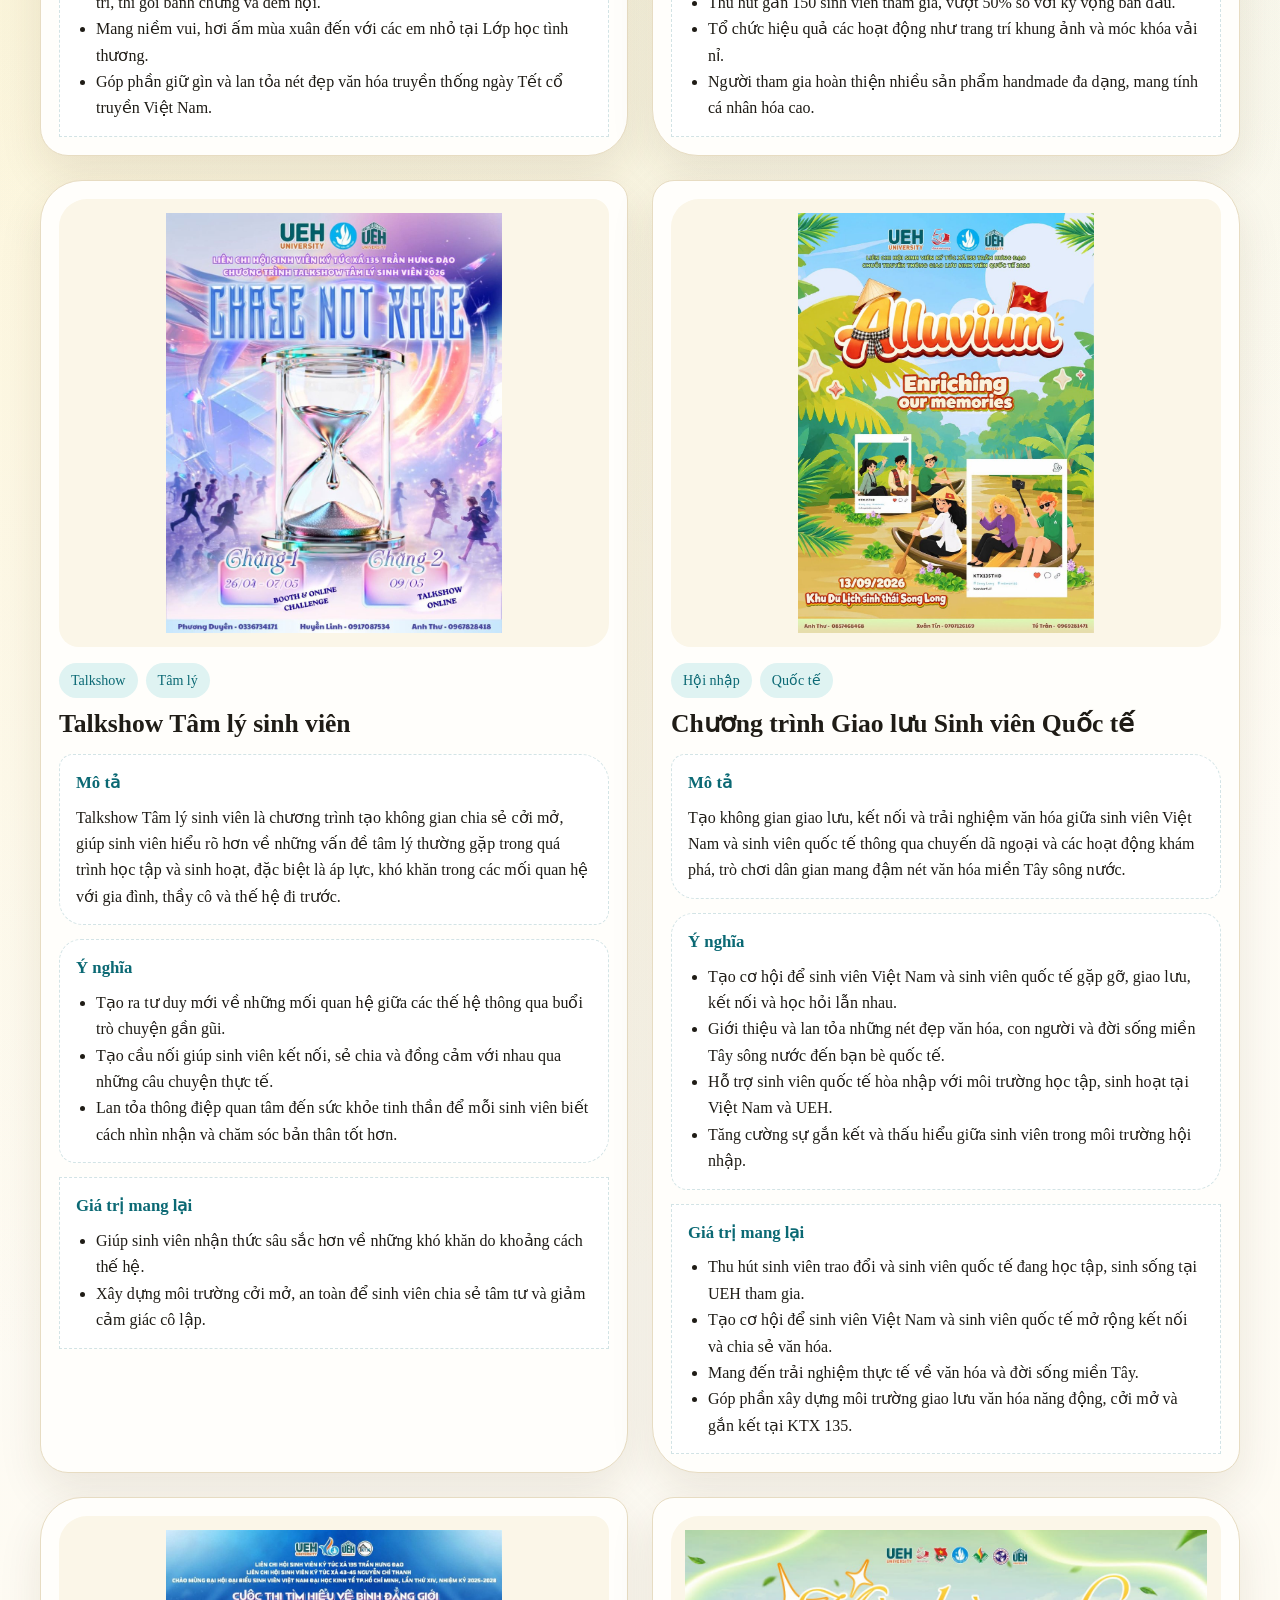
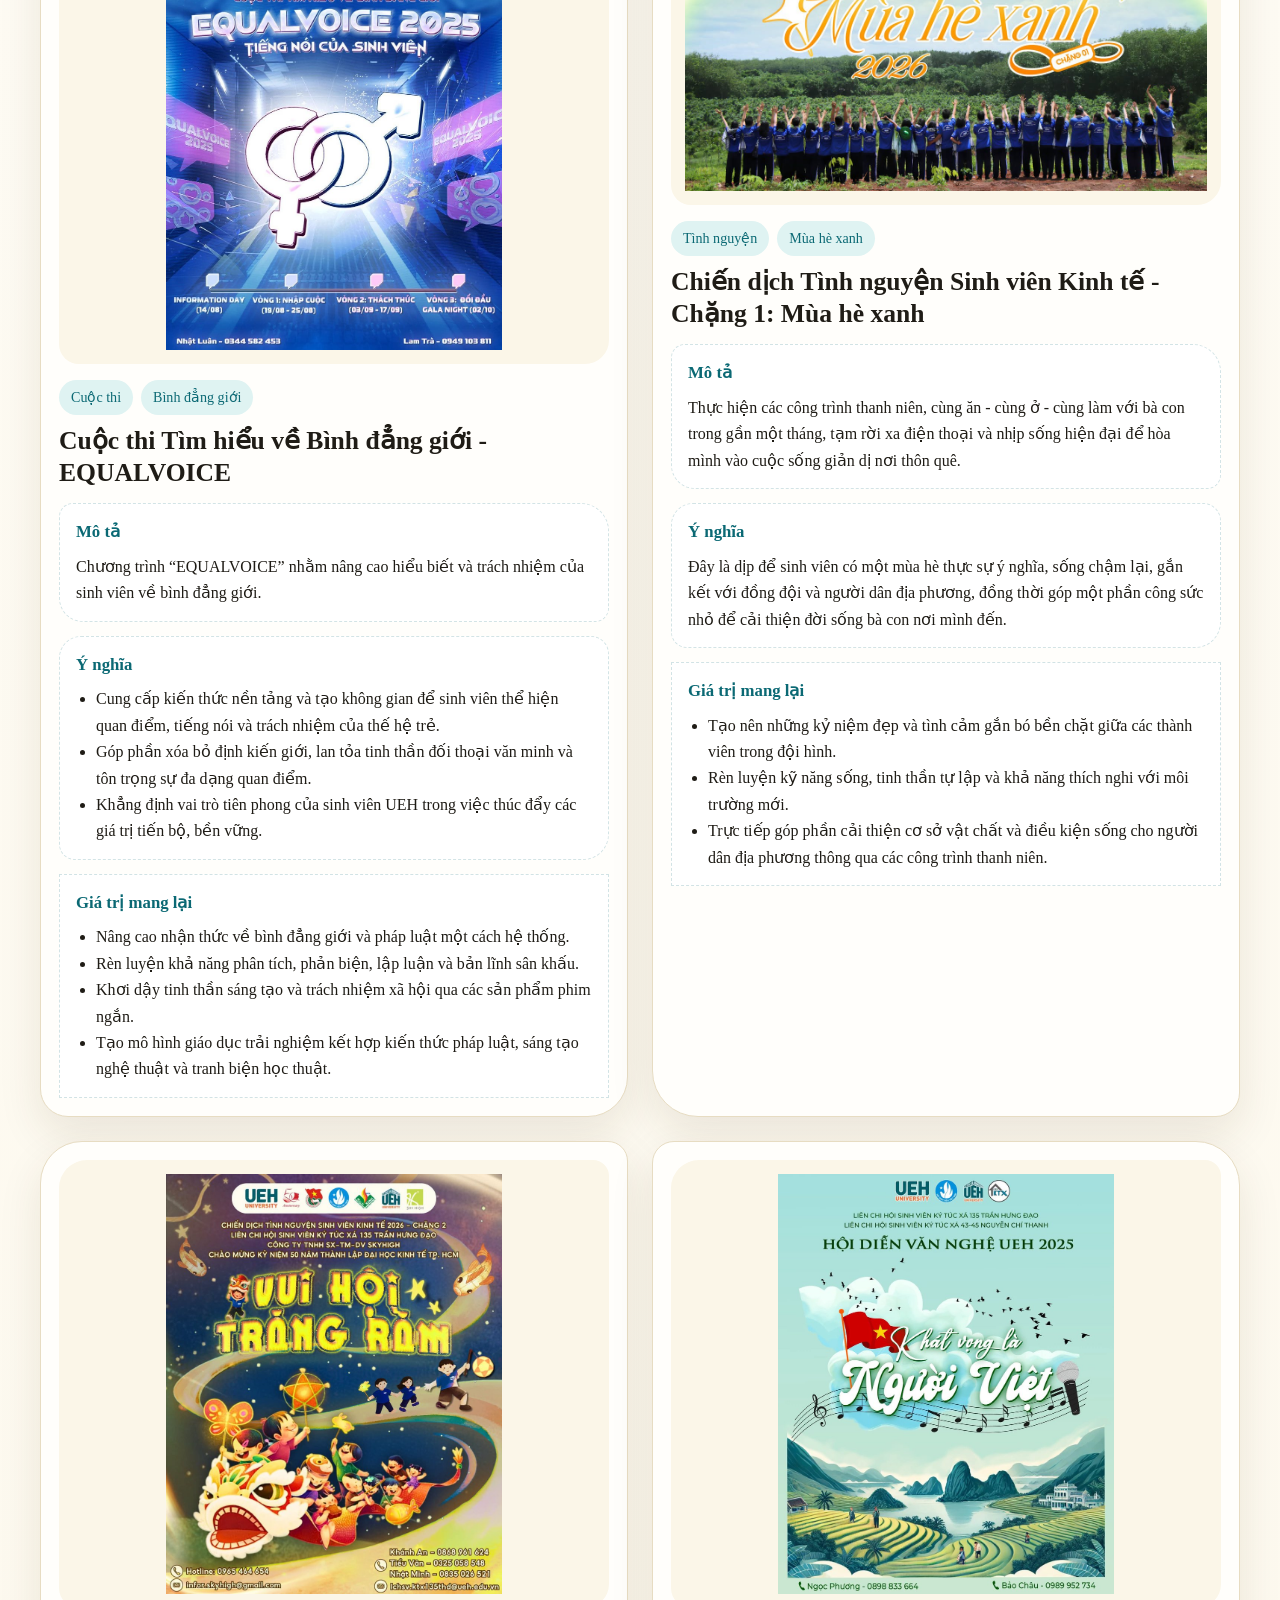
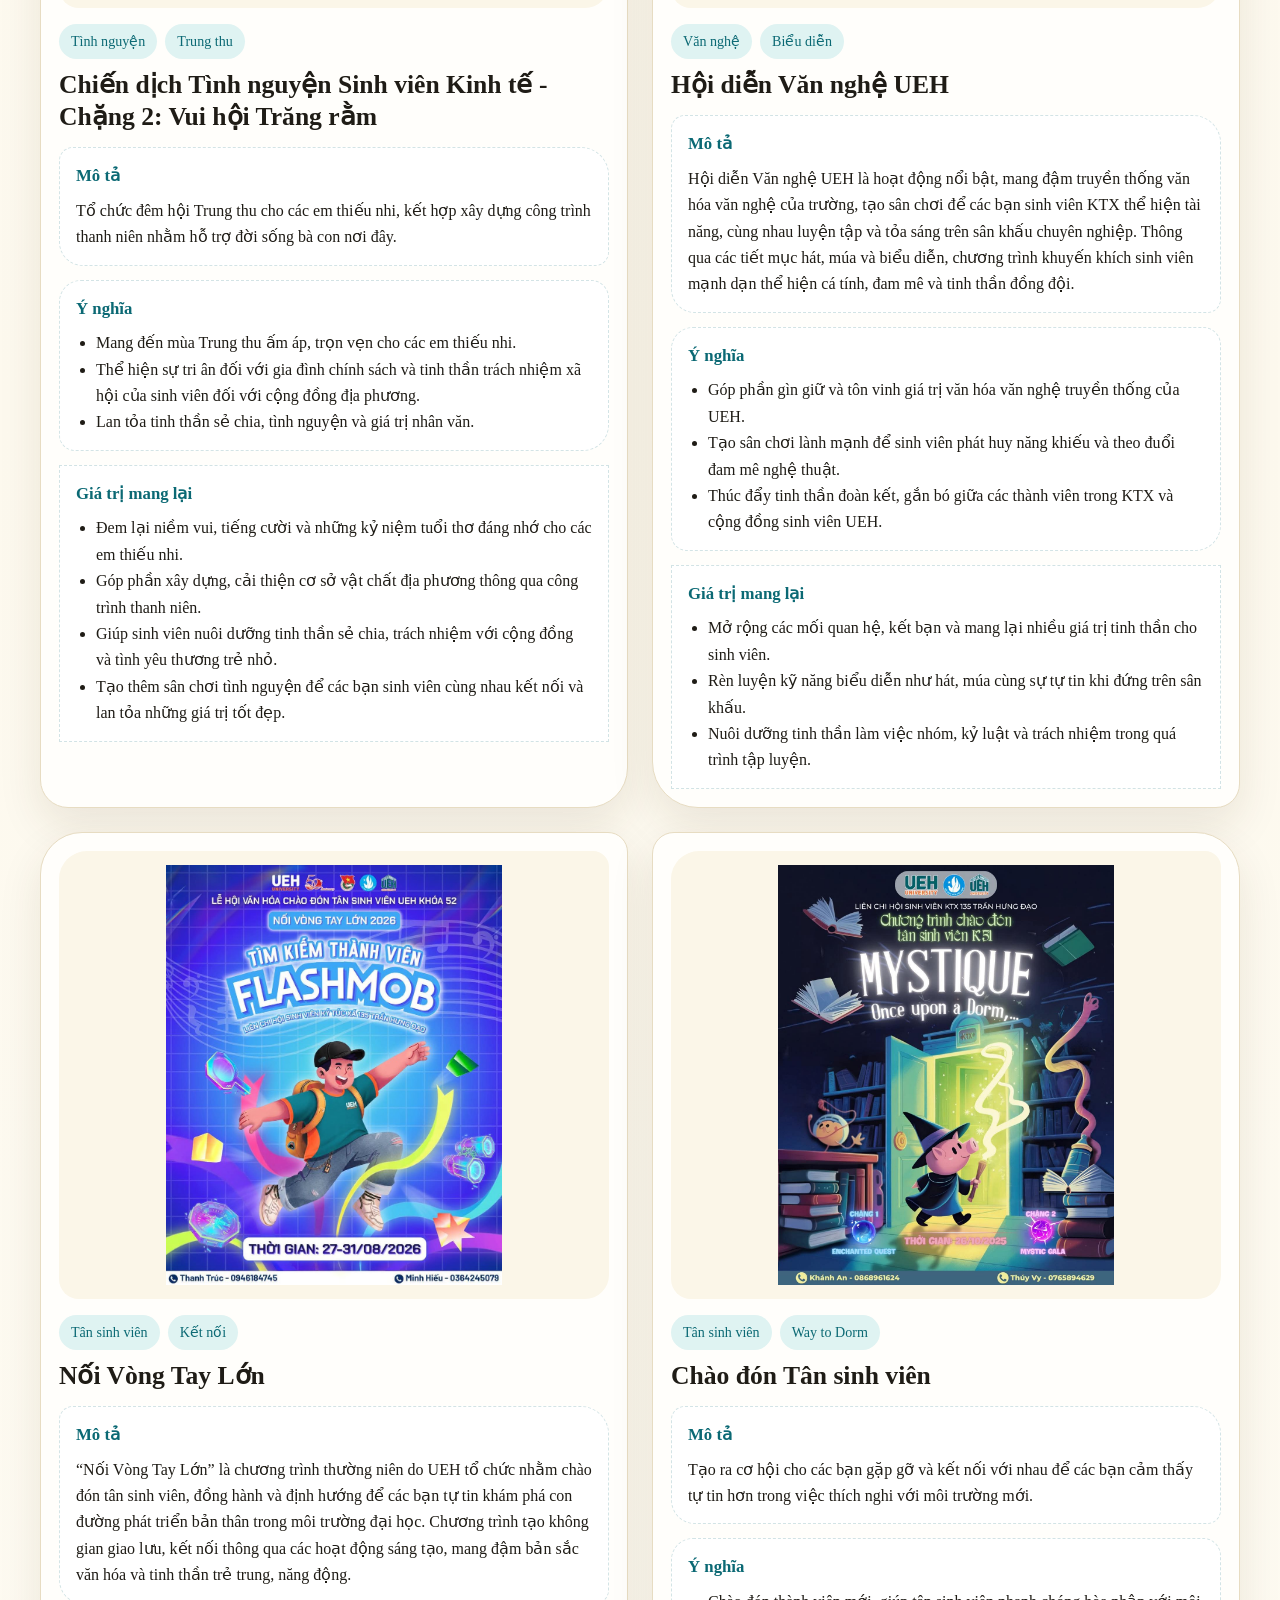
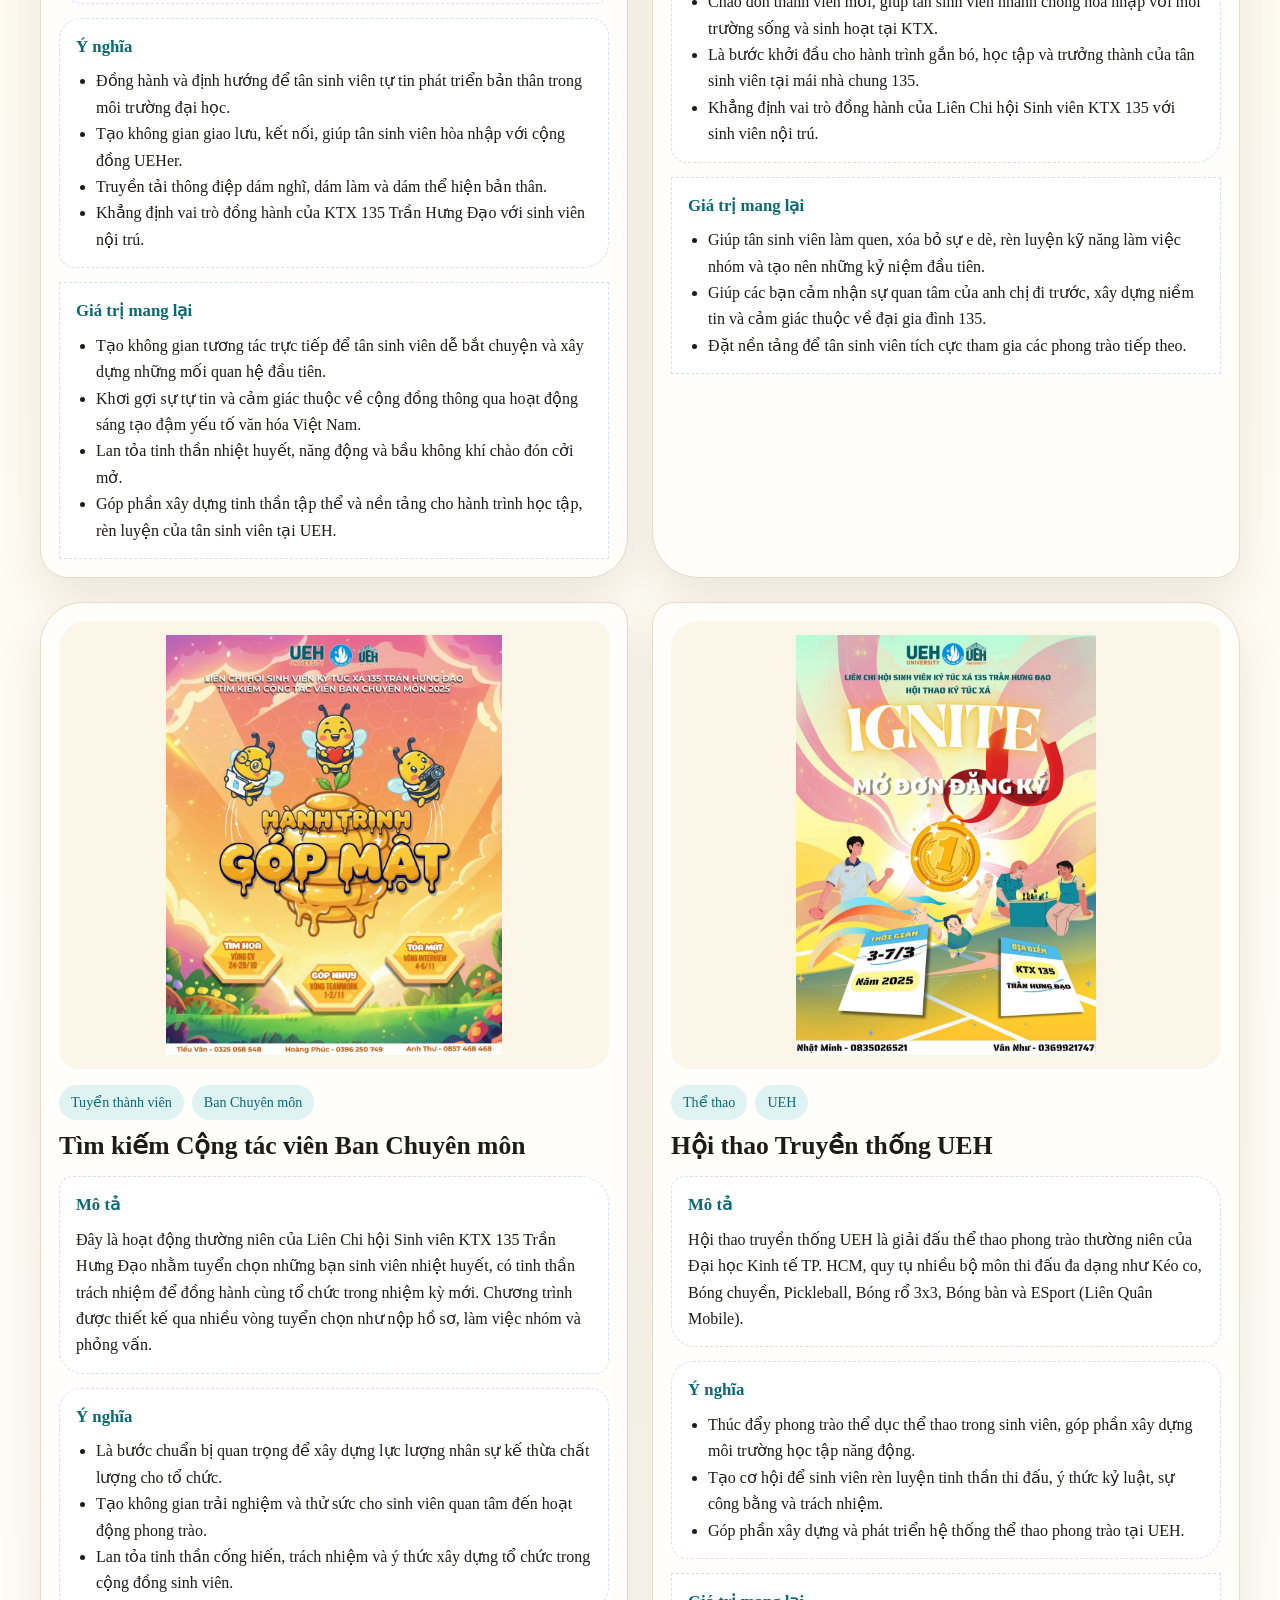
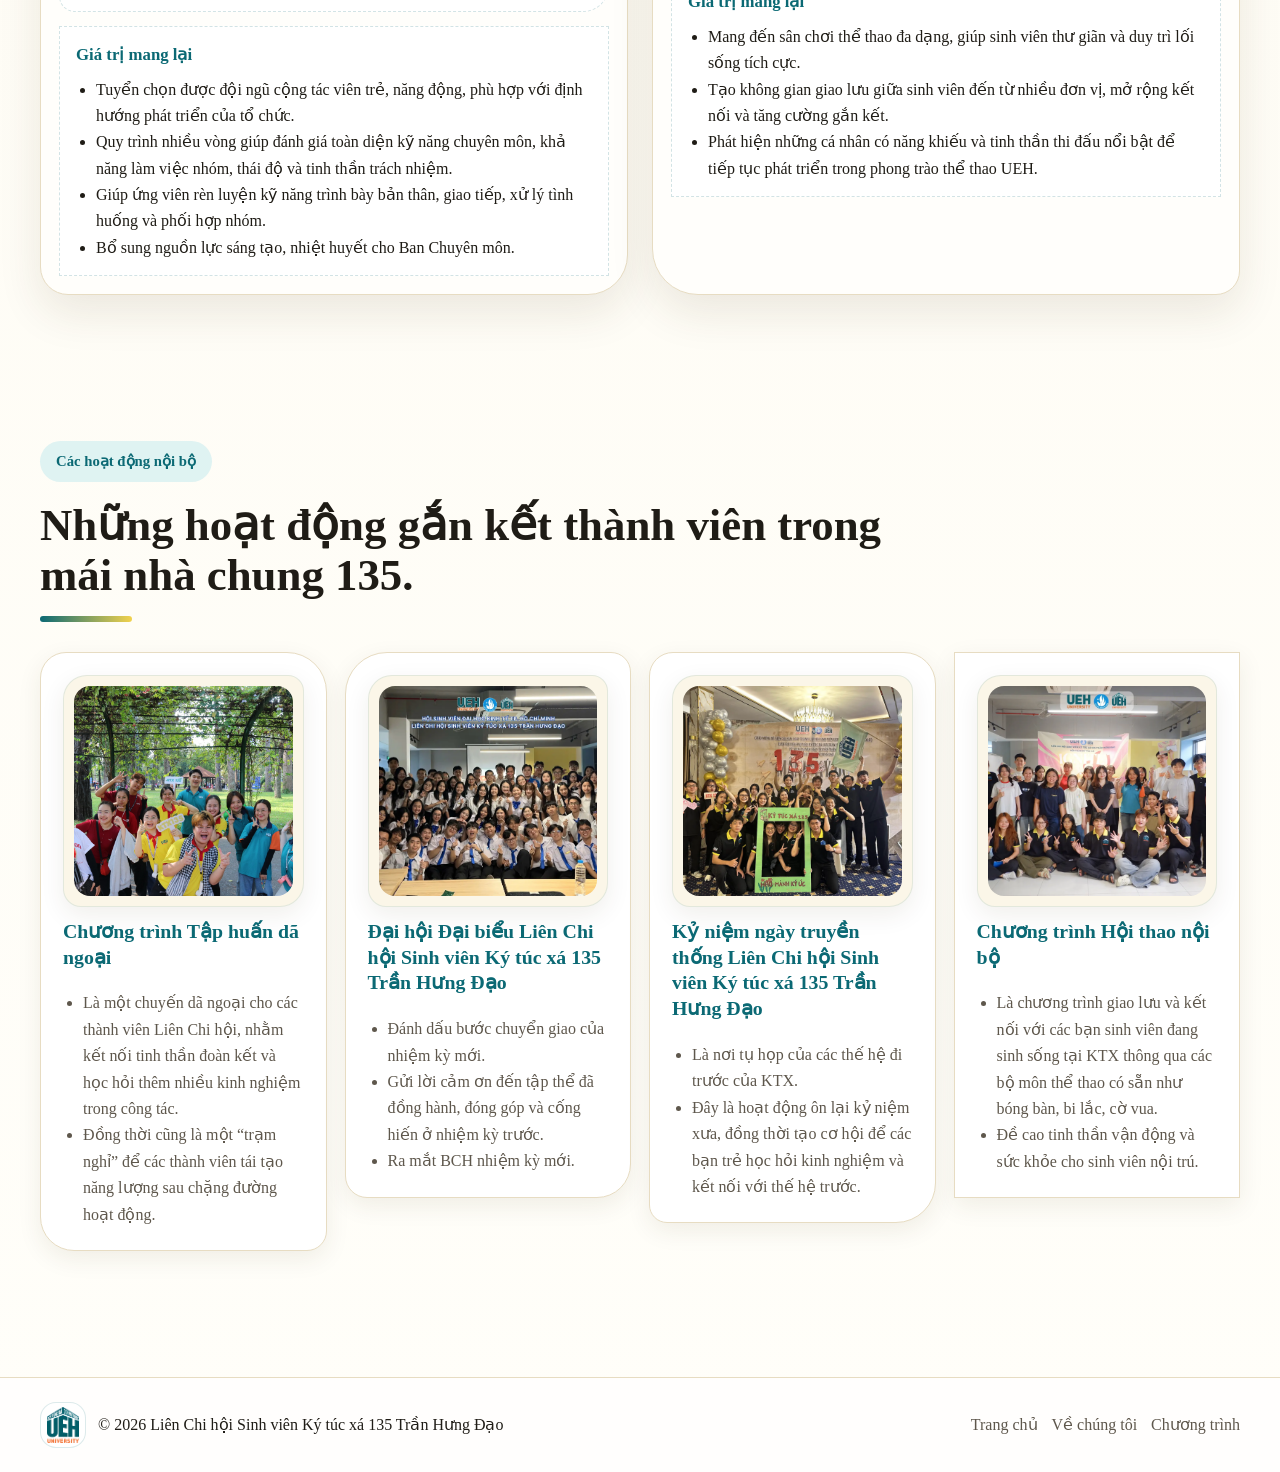
==== commit 066a6915: "Add files via upload" ====
--- a/activities.html
+++ b/activities.html
@@ -1,2 +1,3 @@
-<!doctype html>
-<html lang="vi"><head><meta charset="UTF-8"><meta name="viewport" content="width=device-width, initial-scale=1.0"><meta http-equiv="refresh" content="0; url=programs.html"><title>Đang chuyển hướng...</title><link rel="stylesheet" href="style.css"></head><body><main class="container"><div class="redirect-box"><h1>Trang đã được cập nhật</h1><p>Website đã chuyển sang cấu trúc mới. Nếu trình duyệt chưa tự chuyển, vui lòng quay lại Trang chủ.</p><p><a class="btn btn-primary" href="index.html">Về Trang chủ</a></p></div></main></body></html>
+<!DOCTYPE html>
+
+<html lang="vi"><head><meta charset="utf-8"/><meta content="width=device-width, initial-scale=1.0" name="viewport"/><meta content="0; url=programs.html" http-equiv="refresh"/><title>Đang chuyển hướng...</title><link href="style.css" rel="stylesheet"/></head><body><main class="container"><div class="redirect-box"><h1>Trang đã được cập nhật</h1><p>Website đã chuyển sang cấu trúc mới. Nếu trình duyệt chưa tự chuyển, vui lòng quay lại Trang chủ.</p><p><a class="btn btn-primary" href="index.html">Về Trang chủ</a></p></div></main></body></html>
--- a/style.css
+++ b/style.css
@@ -77,8 +77,6 @@
 .hero-copy:before{content:"";position:absolute;inset:auto auto -12px -12px;width:110px;height:110px;background:rgba(242,210,77,.20);border-radius:52% 48% 64% 36% / 44% 42% 58% 56%;z-index:-1}
 .hero-visual{padding:16px;border-radius:54px 28px 60px 30px;transform:rotate(-1deg)}
 .hero-visual img{width:100%;border-radius:42px 22px 48px 26px;background:#fff;object-fit:contain}
-.logo-splash{display:flex;align-items:center;gap:18px;margin-top:20px;padding:16px 18px;background:rgba(255,255,255,.76);border:1px solid var(--line);border-radius:30px 18px 36px 20px}
-.logo-splash img{width:92px;max-height:92px;object-fit:contain}
 
 .section-head{max-width:860px;margin-bottom:30px}
 .section-title{font-size:clamp(1.9rem,3.5vw,3.1rem)}
@@ -200,5 +198,389 @@
   .hero-copy,.hero-visual,.info-panel,.quote-box,.program-card,.department{padding:18px}
   .section,.section-sm{padding:52px 0}
   .hero h1{font-size:2.4rem}
-  .logo-splash{flex-direction:column;align-items:flex-start}
-}
+}
+
+/* Bộ ảnh cho trang Về chúng tôi - kiểu xếp lệch nhẹ, không che mặt */
+.department-gallery{
+  position:relative;
+  min-height:560px;
+  padding:32px 18px 42px;
+  isolation:isolate;
+  display:grid;
+  grid-template-columns:repeat(12,1fr);
+  grid-template-rows:repeat(12, minmax(20px, auto));
+  gap:10px;
+}
+.department-gallery::before,
+.department-gallery::after{
+  content:"";
+  position:absolute;
+  z-index:-1;
+  border-radius:49% 51% 44% 56% / 58% 42% 58% 42%;
+}
+.department-gallery::before{
+  width:68%;height:52%;left:5%;top:18%;
+  background:rgba(242,210,77,.16);
+  transform:rotate(-6deg);
+}
+.department-gallery::after{
+  width:52%;height:40%;right:2%;bottom:6%;
+  background:rgba(11,105,116,.09);
+  transform:rotate(7deg);
+}
+.gallery-photo{
+  margin:0;
+  position:relative;
+  background:#fff;
+  padding:9px;
+  border:1px solid rgba(126,106,54,.15);
+  box-shadow:0 18px 38px rgba(73,57,25,.13);
+  transition:transform .25s ease, box-shadow .25s ease;
+}
+.gallery-photo:hover{transform:translateY(-6px) rotate(0deg)!important;box-shadow:0 24px 48px rgba(73,57,25,.18);z-index:8}
+.gallery-photo img{
+  display:block;
+  width:100%;
+  height:auto;
+  object-fit:contain;
+  background:#fbfaf7;
+}
+.gallery-main{
+  grid-column:1 / span 8;
+  grid-row:4 / span 6;
+  z-index:3;
+  border-radius:30px 18px 34px 22px;
+  transform:rotate(-2deg);
+}
+.gallery-top{
+  grid-column:6 / span 7;
+  grid-row:1 / span 4;
+  z-index:4;
+  border-radius:18px 34px 22px 30px;
+  transform:rotate(3deg);
+}
+.gallery-bottom{
+  grid-column:7 / span 5;
+  grid-row:8 / span 4;
+  z-index:2;
+  border-radius:34px 20px 30px 18px;
+  transform:rotate(-2deg);
+}
+.gallery-b{
+  min-height:500px;
+}
+.gallery-b .gallery-main{
+  grid-column:1 / span 8;
+  grid-row:4 / span 7;
+  transform:rotate(-2deg);
+}
+.gallery-b .gallery-top{
+  grid-column:7 / span 6;
+  grid-row:1 / span 4;
+  transform:rotate(2.5deg);
+}
+.gallery-b::after{bottom:12%;right:3%}
+.gallery-c .gallery-main{
+  grid-column:1 / span 8;
+  grid-row:4 / span 6;
+  transform:rotate(-2deg);
+}
+.gallery-c .gallery-top{
+  grid-column:6 / span 7;
+  grid-row:1 / span 4;
+  transform:rotate(3deg);
+}
+.gallery-c .gallery-bottom{
+  grid-column:7 / span 5;
+  grid-row:8 / span 4;
+  transform:rotate(-2deg);
+}
+
+@media(max-width:1100px){
+  .department-gallery{min-height:540px;max-width:860px;margin:0 auto;width:100%}
+}
+@media(max-width:720px){
+  .department-gallery{min-height:0;padding:10px;display:grid;gap:12px;grid-template-columns:1fr}
+  .department-gallery::before,.department-gallery::after{display:none}
+  .gallery-photo,.gallery-main,.gallery-top,.gallery-bottom,
+  .gallery-b .gallery-main,.gallery-b .gallery-top,
+  .gallery-c .gallery-main,.gallery-c .gallery-top,.gallery-c .gallery-bottom{
+    grid-column:auto;grid-row:auto;position:relative;inset:auto;width:100%;transform:none!important;border-radius:22px;
+  }
+}
+
+/* ===== V9 FINAL DEPARTMENT GALLERY ===== */
+/* Ảnh lớn, tận dụng gần hết vùng ảnh; chỉ chồng nhẹ phần rìa để không che người */
+.department{
+  grid-template-columns:1.2fr .8fr !important;
+  gap:16px !important;
+  align-items:start !important;
+  padding:14px !important;
+}
+.department:nth-child(even){
+  grid-template-columns:1.2fr .8fr !important;
+}
+
+.department-gallery{
+  position:relative !important;
+  min-height:0 !important;
+  width:100% !important;
+  max-width:none !important;
+  margin:0 !important;
+  padding:4px 0 8px !important;
+  display:flex !important;
+  flex-direction:column !important;
+  align-items:stretch !important;
+  gap:0 !important;
+  overflow:visible !important;
+  isolation:isolate;
+}
+
+.department-gallery::before,
+.department-gallery::after{
+  pointer-events:none;
+  opacity:.65;
+}
+.department-gallery::before{
+  width:76% !important;
+  height:48% !important;
+  left:-2% !important;
+  top:22% !important;
+}
+.department-gallery::after{
+  width:58% !important;
+  height:38% !important;
+  right:-1% !important;
+  bottom:4% !important;
+}
+
+.gallery-photo{
+  position:relative !important;
+  inset:auto !important;
+  margin:0 !important;
+  padding:5px !important;
+  background:#fff !important;
+  border:1px solid rgba(126,106,54,.14) !important;
+  box-shadow:0 16px 34px rgba(73,57,25,.13) !important;
+  overflow:hidden !important;
+  transition:transform .22s ease, box-shadow .22s ease !important;
+}
+.gallery-photo img{
+  width:100% !important;
+  height:auto !important;
+  max-height:none !important;
+  object-fit:contain !important;
+  margin:0 auto !important;
+  background:#fbfaf7 !important;
+}
+
+/* ảnh chính luôn phủ kín chiều ngang khu vực ảnh */
+.gallery-main{
+  order:2 !important;
+  width:100% !important;
+  align-self:stretch !important;
+  z-index:2 !important;
+  border-radius:22px 16px 26px 18px !important;
+  transform:rotate(-.45deg) !important;
+}
+
+/* ảnh phụ trên: rất lớn, chỉ chồng 8px phần mép */
+.gallery-top{
+  order:1 !important;
+  width:94% !important;
+  align-self:flex-end !important;
+  margin:0 0 -8px 0 !important;
+  z-index:3 !important;
+  border-radius:18px 24px 18px 24px !important;
+  transform:rotate(.6deg) !important;
+}
+
+/* ảnh thứ 3: chỉ Ban Tổ chức dùng; đặt dưới và chồng nhẹ 8px */
+.gallery-bottom{
+  order:3 !important;
+  width:86% !important;
+  align-self:flex-start !important;
+  margin:-8px 0 0 0 !important;
+  z-index:3 !important;
+  border-radius:24px 18px 22px 18px !important;
+  transform:rotate(-.55deg) !important;
+}
+
+/* Ban Truyền thông: 2 ảnh, tăng kích thước */
+.gallery-b .gallery-top{
+  width:96% !important;
+  margin-bottom:-8px !important;
+}
+.gallery-b .gallery-main{
+  width:100% !important;
+}
+
+/* Ban Phong trào - Tình nguyện: chỉ 2 ảnh, phóng to và chỉ giao nhau ở phần rìa */
+.gallery-c{
+  display:block !important;
+  min-height:620px !important;
+  padding:24px 8px 16px !important;
+}
+.gallery-c .gallery-top{
+  width:74% !important;
+  margin:0 0 -52px auto !important;
+  align-self:auto !important;
+  z-index:3 !important;
+  transform:rotate(2deg) !important;
+}
+.gallery-c .gallery-main{
+  width:92% !important;
+  margin:0 auto 0 0 !important;
+  align-self:auto !important;
+  z-index:2 !important;
+  transform:rotate(-1.4deg) !important;
+}
+.gallery-c .gallery-bottom{
+  display:none !important;
+}
+
+.gallery-photo:hover{
+  z-index:9 !important;
+  transform:translateY(-2px) rotate(0deg) !important;
+  box-shadow:0 22px 42px rgba(73,57,25,.16) !important;
+}
+
+@media(max-width:1100px){
+  .department,
+  .department:nth-child(even){
+    grid-template-columns:1fr !important;
+  }
+  .department-gallery{
+    width:100% !important;
+    max-width:980px !important;
+    margin:0 auto 18px !important;
+  }
+}
+
+@media(max-width:720px){
+  .department-gallery{
+    display:flex !important;
+    gap:12px !important;
+    padding:0 !important;
+  }
+  .department-gallery::before,
+  .department-gallery::after{
+    display:none !important;
+  }
+  .gallery-photo,
+  .gallery-main,
+  .gallery-top,
+  .gallery-bottom,
+  .gallery-b .gallery-main,
+  .gallery-b .gallery-top,
+  .gallery-c .gallery-main,
+  .gallery-c .gallery-top{
+    order:initial !important;
+    width:100% !important;
+    margin:0 !important;
+    align-self:stretch !important;
+    transform:none !important;
+    border-radius:20px !important;
+  }
+  .gallery-c .gallery-bottom{
+    display:none !important;
+  }
+}
+
+
+/* ===== V12 BALANCE FIX: ảnh ~1/3, nội dung ~2/3, căn giữa theo chiều dọc ===== */
+@media(min-width:1101px){
+  .department,
+  .department:nth-child(even){
+    grid-template-columns:minmax(300px, 34%) minmax(0, 66%) !important;
+    gap:24px !important;
+    align-items:center !important;
+  }
+
+  .department-gallery,
+  .gallery-b,
+  .gallery-c{
+    min-height:100% !important;
+    height:100% !important;
+    display:flex !important;
+    flex-direction:column !important;
+    justify-content:center !important;
+    align-items:center !important;
+    padding:8px 4px !important;
+    gap:0 !important;
+  }
+
+  .department-body{
+    padding:4px 4px !important;
+  }
+
+  .gallery-main{
+    width:100% !important;
+    align-self:center !important;
+    margin:0 !important;
+  }
+
+  .gallery-top{
+    width:88% !important;
+    align-self:flex-end !important;
+    margin:0 0 -10px 0 !important;
+  }
+
+  .gallery-bottom{
+    width:82% !important;
+    align-self:flex-start !important;
+    margin:-10px 0 0 0 !important;
+  }
+
+  /* Ban Truyền thông: 2 ảnh, vẫn lớn nhưng không tràn quá ngang */
+  .gallery-b .gallery-main{
+    width:100% !important;
+  }
+  .gallery-b .gallery-top{
+    width:90% !important;
+    margin:0 0 -10px 0 !important;
+  }
+
+  /* Ban Phong trào: 2 ảnh lớn, chỉ giao nhau ở rìa */
+  .gallery-c{
+    padding:10px 4px !important;
+  }
+  .gallery-c .gallery-top{
+    width:90% !important;
+    align-self:flex-end !important;
+    margin:0 0 -18px 0 !important;
+    transform:rotate(1.6deg) !important;
+  }
+  .gallery-c .gallery-main{
+    width:100% !important;
+    align-self:flex-start !important;
+    margin:0 !important;
+    transform:rotate(-1deg) !important;
+  }
+  .gallery-c .gallery-bottom{
+    display:none !important;
+  }
+
+  /* phần text rộng hơn để đỡ bị kéo quá cao */
+  .dept-columns{
+    grid-template-columns:repeat(3, minmax(0, 1fr)) !important;
+    gap:12px !important;
+  }
+
+  .mini{
+    padding:16px 16px 12px !important;
+  }
+}
+
+
+/* ===== V14 updates ===== */
+.hero-dorm{padding:18px;border-radius:40px 70px 40px 70px;overflow:hidden}
+.hero-dorm img{width:100%;height:auto;max-height:620px;object-fit:cover;border-radius:28px}
+.section-head .section-subtitle:empty{display:none}
+.internal-grid{grid-template-columns:repeat(4,1fr);align-items:start}
+.internal-card{display:flex;flex-direction:column;gap:12px}
+.internal-thumb{margin:0;padding:10px;background:var(--bg-soft);border-radius:24px 16px 24px 18px;border:1px solid rgba(11,105,116,.10);box-shadow:var(--shadow-soft)}
+.internal-thumb img{width:100%;height:210px;object-fit:cover;border-radius:16px}
+.internal-card h3{line-height:1.3}
+@media(max-width:1200px){.internal-grid{grid-template-columns:repeat(2,1fr)}}
+@media(max-width:820px){.internal-grid{grid-template-columns:1fr}}
